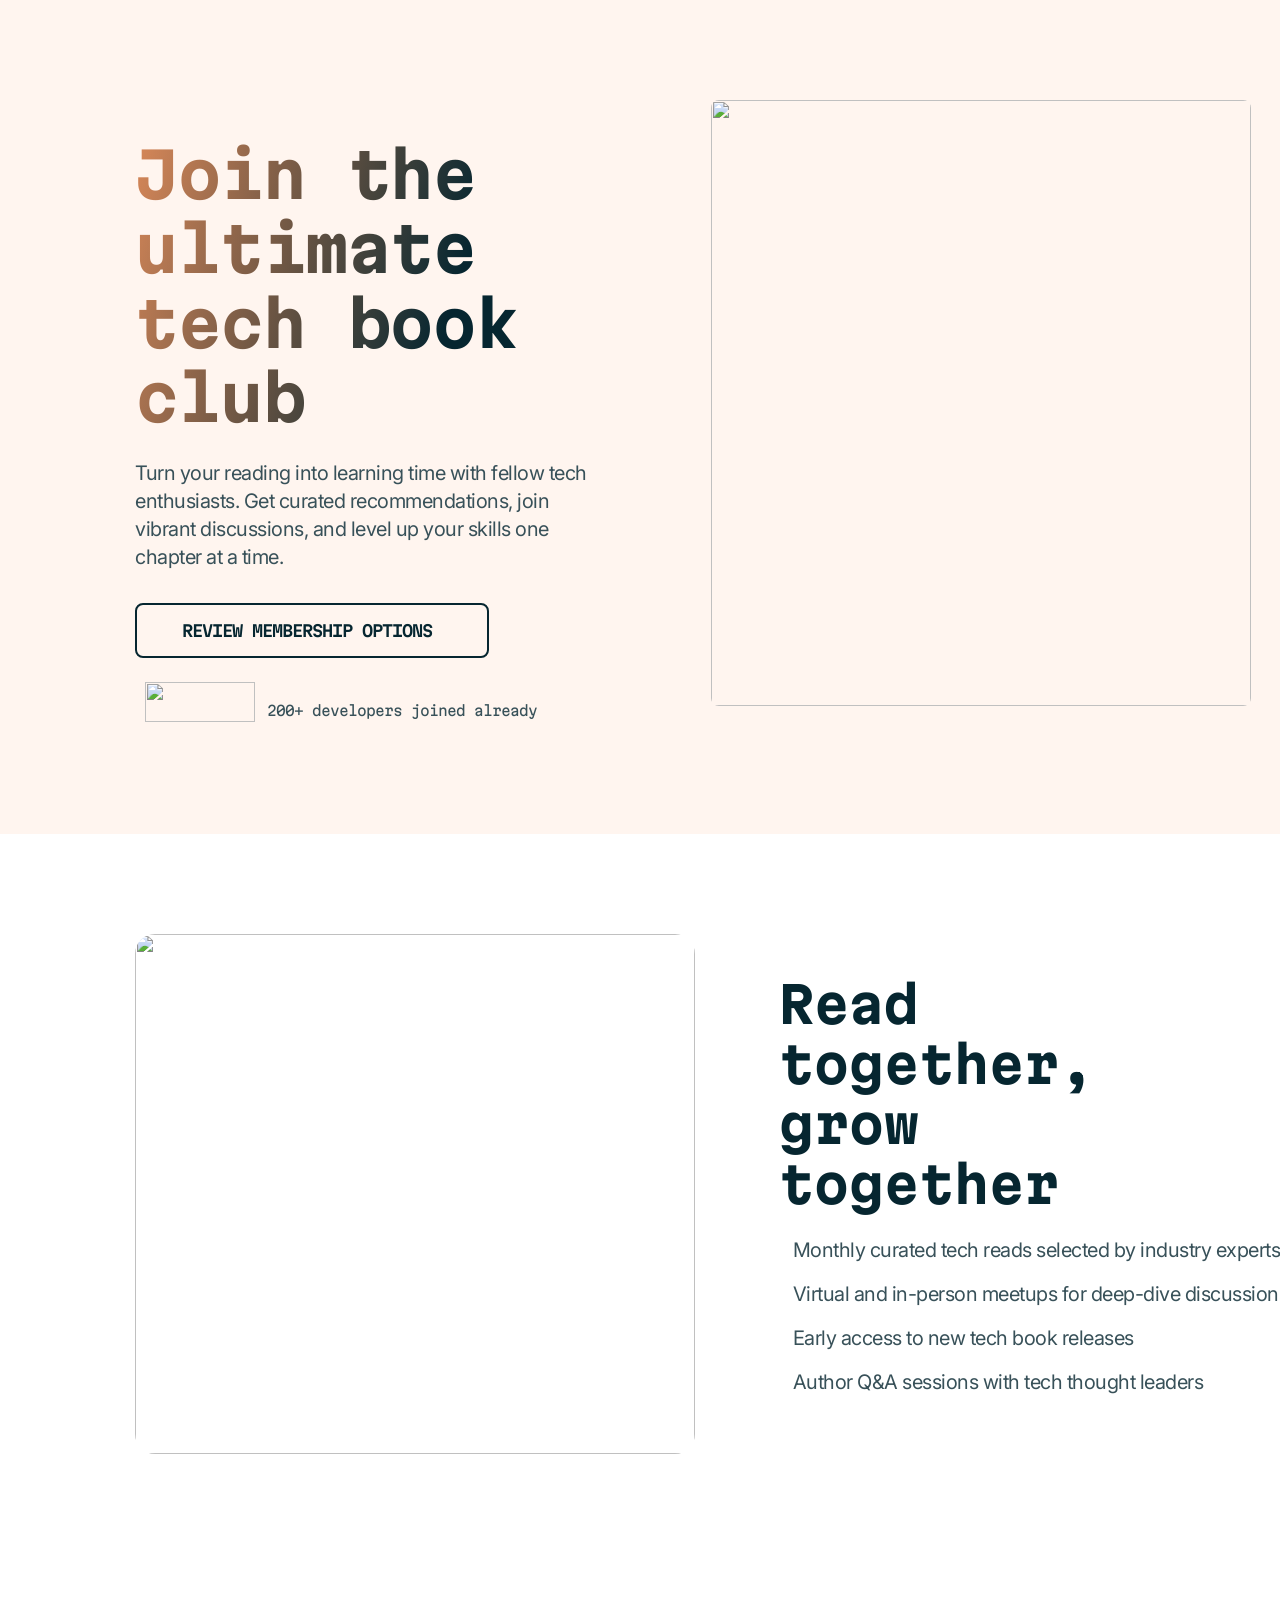
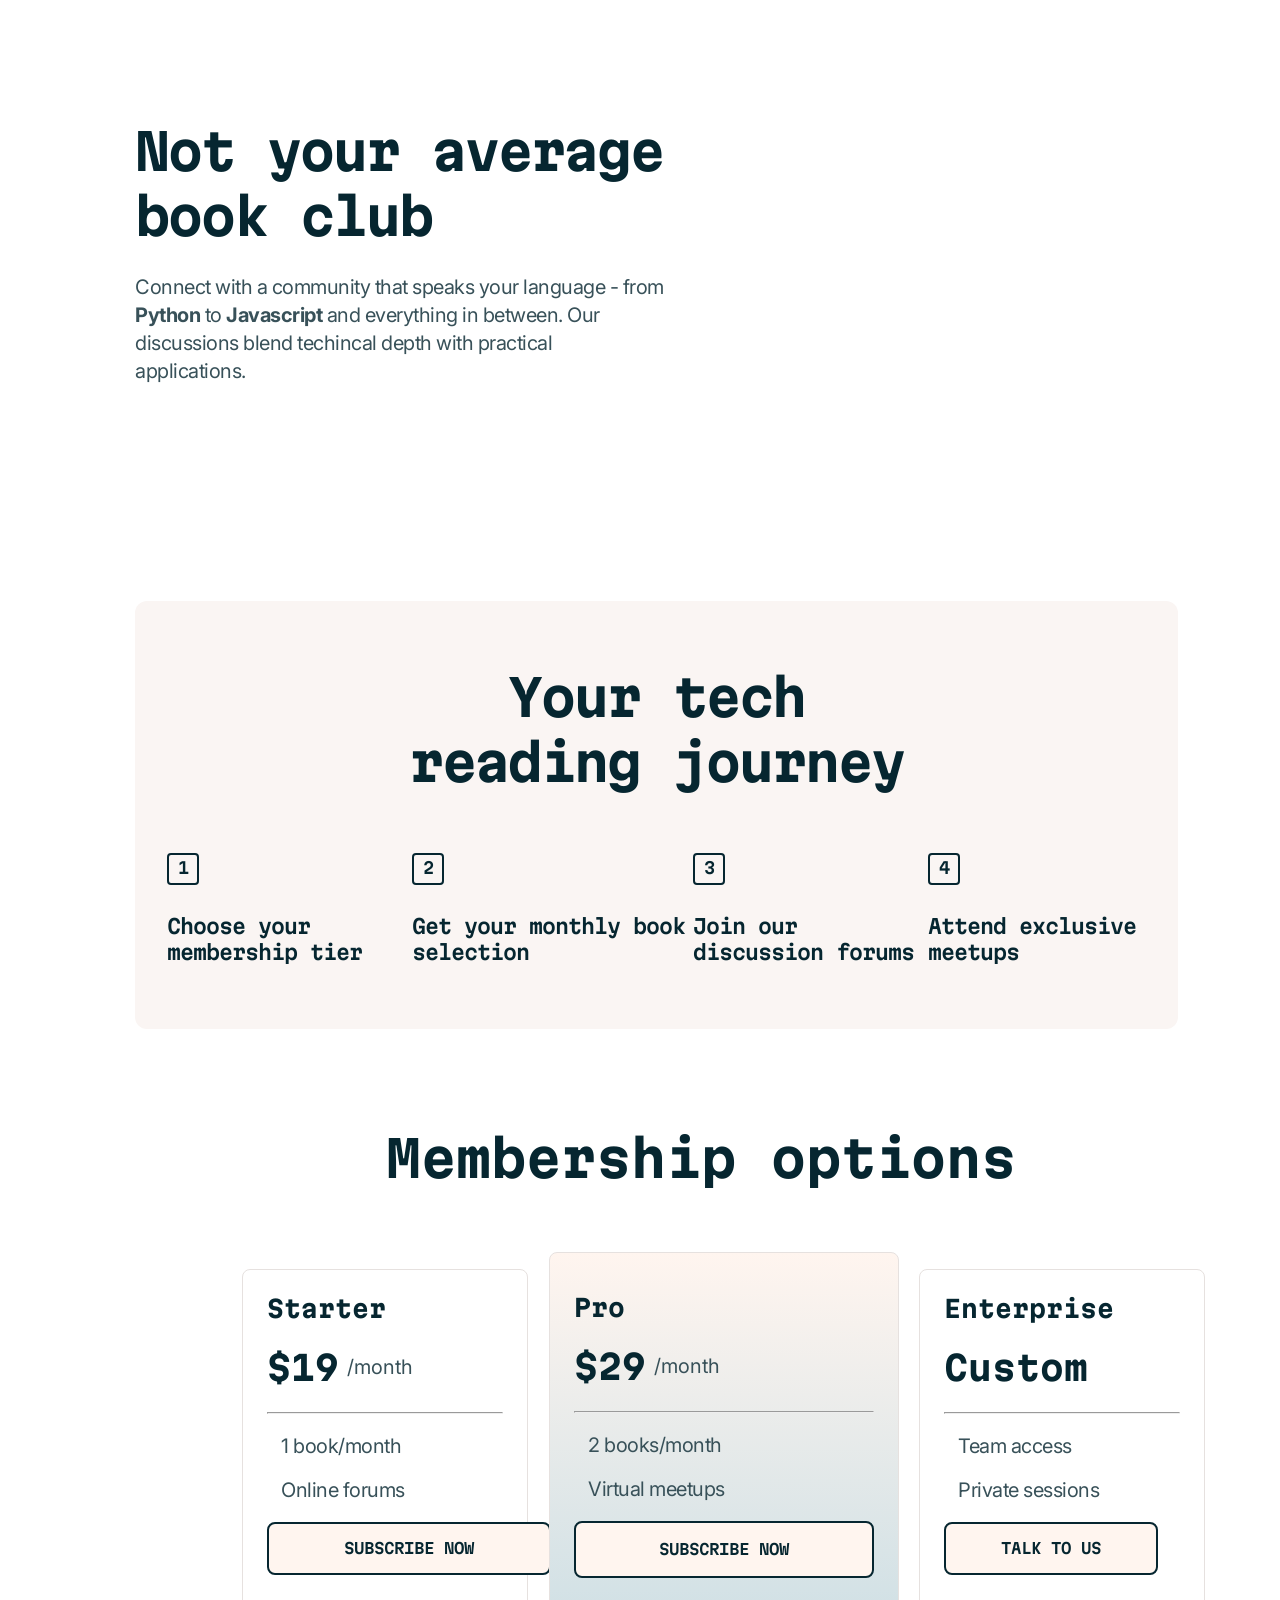
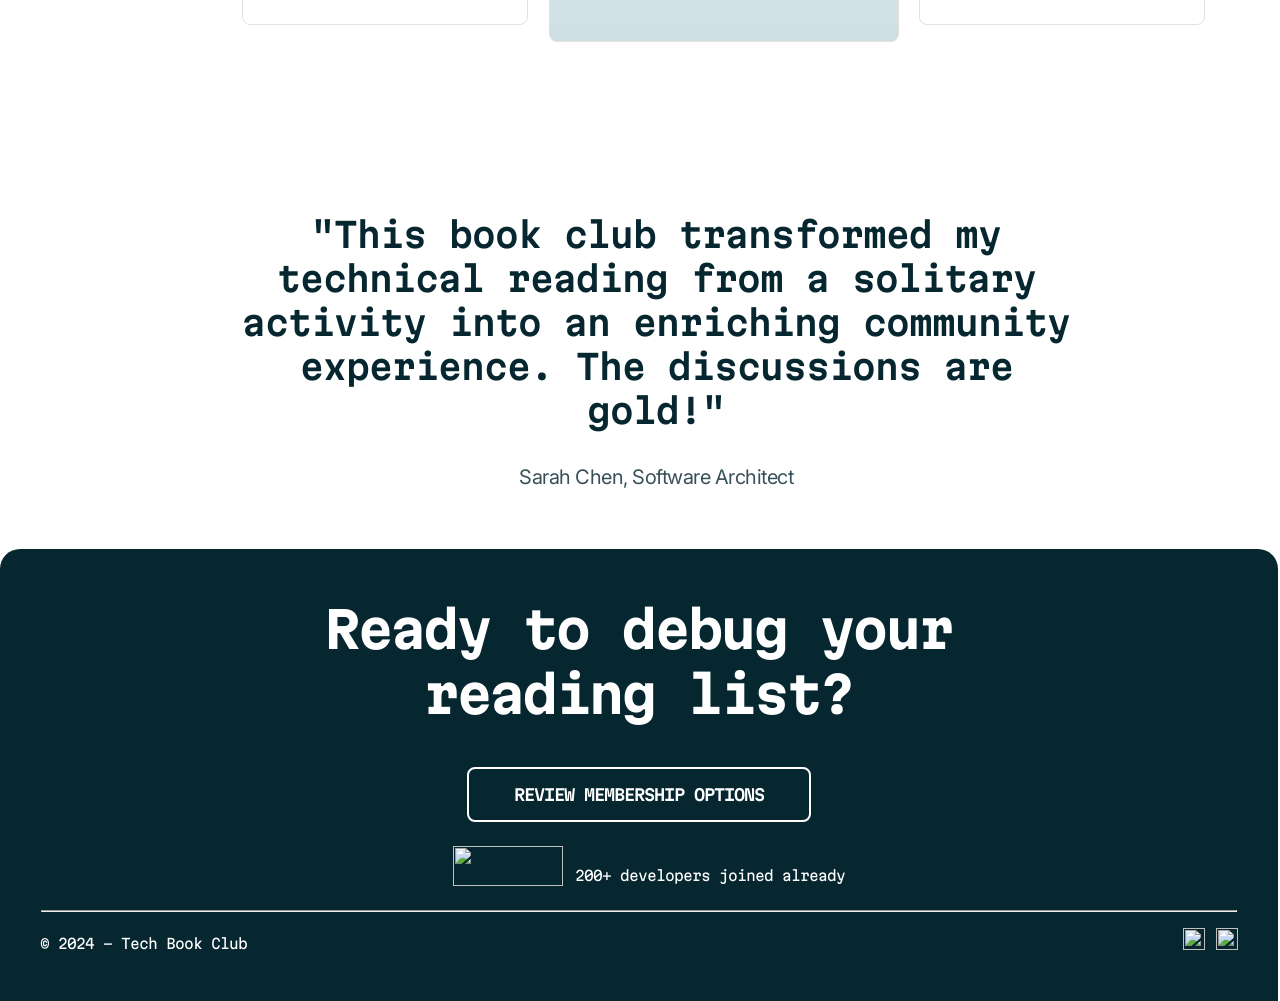
==== Code/index.html @ adcdf7a0 "Major upgrade to the codebase" ====
<!DOCTYPE html>
<html lang="en">
<head>
    <meta charset="UTF-8">
    <meta name="viewport" content="width=device-width, initial-scale=1.0">
    <link rel="shorcut icon" type="x-icon"  href="/assets/icon-check.svg">
    <link rel="preconnect" href="https://fonts.googleapis.com">
<link rel="preconnect" href="https://fonts.gstatic.com" crossorigin>
<link href="https://fonts.googleapis.com/css2?family=Martian+Mono:wght@100..800&display=swap" rel="stylesheet">
<link rel="preconnect" href="https://fonts.googleapis.com">
<link rel="preconnect" href="https://fonts.gstatic.com" crossorigin>
<link href="https://fonts.googleapis.com/css2?family=Inter:ital,opsz,wght@0,14..32,100..900;1,14..32,100..900&display=swap" rel="stylesheet">
    <link rel="stylesheet" href="/Code/book.css">
    <title>Tech Book Club</title> 

</head>
<body>
    <header class="tech-grid header">
        <nav class="navbar">
            <img src="/assets/logo.svg" alt="">
        </nav>
        
        <div class="header-text info">
            <h1 class="heading-gradient">Join the ultimate tech book club</h1>
                <p>Turn your reading into learning time with fellow tech enthusiasts. Get curated recommendations, join vibrant discussions, and level up your skills one chapter at a time.</p>
                <button class="button">review membership options <img src="/assets/icon-arrow-down.svg" alt=""></button>
                <div class="developers">
                    <img src="/assets/image-avatars.webp" alt="" width="110" height="40" class="avatars">
                    <div class="stars">
                        <img src="/assets/icon-star.svg" alt="">
                        <img src="/assets/icon-star.svg" alt="">
                        <img src="/assets/icon-star.svg" alt="">
                        <img src="/assets/icon-star.svg" alt="">
                        <img src="/assets/icon-star.svg" alt="">
                        <p class="three-men">200+ developers joined already</p>
                    </div>
                </div>
            </div>
        </div>
             <picture class="desktop">
                 <source media="(width > 69em)" srcset="/assets/image-hero-desktop.webp" width="540" height="606" class="image-desktop"> 
                
                <img src="" alt="" class="desktop-image" width="" height="">
            </picture>    
            
                        <!-- (2)  -->
            <picture class="picture">
                <source media="(width >= 48em)" srcset="/assets/image-hero-tablet.webp" class="tablet" width="713" height="790" class="tablet-image">
                
                <img src="/assets/image-hero-tablet.webp" alt="" width="" height="384.92" class="mobile-images">
            </picture>
    </header>
    <section class="tech-grid read-together">
            <picture class="desktop-read">
                <source media="(width > 69em)" 
                srcset="/assets/image-read-together-desktop.webp" width="" height="">
                    
                <img src="/assets/image-read-together-desktop.webp" alt="" width="560" height="520" class="desktop-read">
            </picture> 
            
        <div class="grow-together">
            <h2 class="read-header">Read together, grow together</h2>
            <!-- (1) -->
            <div class="icon-check">
                <img src="/assets/icon-check.svg" alt="">
                <p>Monthly curated tech reads selected by industry experts</p>
            </div>
            <!-- (2) -->
             <div class="icon-check">
                 <img src="/assets/icon-check.svg" alt="">
                 <p>Virtual and in-person meetups for deep-dive discussions</p>
             </div>
             <!-- (3) -->
              <div class="icon-check">
                  <img src="/assets/icon-check.svg" alt="">
                  <p>Early access to new tech book releases</p>
              </div>
              <div class="icon-check">
                  <img src="/assets/icon-check.svg" alt="">
                  <p>Author Q&A sessions with tech thought leaders</p> 
                </div>
            </div>

            <picture class="read">
                <source media="(width >= 48em)" srcset="/assets/image-read-together-tablet.webp" width="713" height="653.71">

                <img src="/assets/image-read-together-mobile.webp" alt="" width="343" height="318.5" class="readers">
            </picture>
        </section>
        
        <section class="tech-grid book-club">
            <div class="average">
                   <h2>Not your average book
                    <span class="club"> club</span></h2>
                                            
            <p>Connect with a community that speaks your language - from <strong>Python</strong> to <strong>Javascript</strong> and everything in between. Our discussions blend techincal depth with practical applications.</p>
        </div>

                <!-- Desktop Image -->
                 <picture class="tech-logos">
                    <source media="(width > 69em)" srcset="/assets/logos-tech.svg">

                    <img src="" alt="">
                 </picture>

                <picture class="not-average">
                    <source media="(width > 69em)" srcset="/assets/image-not-average-desktop.webp">
        
                    <img src="" alt="" width="580" height="520" class="not-average">
                </picture>
 
        <picture class="read">
            <source media="(width >= 48em)" srcset="/assets/image-not-average-tablet.webp" width="713" height="653.71">

            <img src="/assets/image-not-average-mobile.webp" alt="" width="343" height="318.5" class="readers">
        </picture>

        <picture class="logos">
            <source media="(width > 47em)" srcset="/assets/logos-tech.svg">
            
            <img src="" alt="" >
        </picture> 
    </section>

    <section class="tech-grid tech-reading">        

        <div class="journey glowing">
            <h2>Your tech reading journey</h2>
            <!-- (1) -->
            <div class="tech-container">
                <div class="tech-contents">
                    <div class="number-box">1</div>
                    <p>Choose your membership tier</p>
                </div>
                    <div class="arrows">
                        <img src="/assets/pattern-arrow.svg" alt="">
                    </div>

                <!-- (2) -->
                    <div class="tech-contents">
                        <div class="number-box">2</div>
                        <p>Get your monthly book selection</p>
                    </div>
                        <div class="arrows">
                            <img src="/assets/pattern-arrow.svg" alt="">
                        </div>

                    <!-- (3) -->
                    <div class="tech-contents">
                        <div class="number-box">3</div>
                        <p>Join our discussion forums</p>
                    </div>
                    <div class="arrows">
                        <img src="/assets/pattern-arrow.svg" alt="">
                    </div>

                    <!-- (4) -->
                    <div class="tech-contents">
                        <div class="number-box">4</div>
                        <p>Attend exclusive meetups</p>
                    </div>
                        <div class="arrows">
                            <img src="/assets/pattern-arrow.svg" alt="">
                    </div>
                    </div>
                </section>

                <!-- Memberships -->
                 <section class="tech-grid members">
                    <div class="members-heading">
                        <h2 class="">Membership options</h2>
                       </div>
                       
                    <div class="memberships grid">
                        <!-- Starter -->
                        <div class="options starter">
                            <h3>Starter</h3>
                            <div class="fees">
                                <h2>$19</h2>
                                <p>/month</p>
                            </div>
                            <hr class="line">
                            <!-- (1) -->
                            <div class="icon-check">
                                <img src="/assets/icon-check.svg" alt="">
                                <p>1 book/month</p>
                            </div>
                            
                            <!-- (2) -->
                            <div class="icon-check">
                                <img src="/assets/icon-check.svg" alt="">
                            <p>Online forums</p>
                          </div>
                          <button class="subscribe starter-button">subscribe now</button>
                        </div>
                        
                        <!-- Pro -->
                    <div class="options pro">
                        <h3>Pro</h3>
                        <div class="fees">
                            <h2>$29</h2>
                            <p>/month</p>
                        </div>
                        <hr class="line">
                        <!-- (1) -->
                        <div class="icon-check">
                            <img src="/assets/icon-check.svg" alt="">
                            <p>2 books/month</p>
                        </div>
                        
                        <!-- (2) -->
                        <div class="icon-check">
                            <img src="/assets/icon-check.svg" alt="">
                        <p>Virtual meetups</p>
                      </div>
                      <button class="subscribe">subscribe now</button>
                    </div>

                    <!-- Enterprise -->
                    <div class="options enterprise">
                        <h3>Enterprise</h3>
                            <h2 class="custom">Custom</h2>
                            <hr class="line">
                            <div class="icon-check">
                                <img src="/assets/icon-check.svg" alt="">
                                <p>Team access</p>
                            </div>
                            
                        <!-- (2) -->
                        <div class="icon-check">
                            <img src="/assets/icon-check.svg" alt="">
                            <p>Private sessions</p>
                      </div>
                      <button class="subscribe enterprise-button">talk to us</button>
                    </div>
                </div>
                 </section>

                 <!-- Review -->
                  <section class="tech-grid" >
                    <div class="five-stars">
                        <img src="/assets/icon-star.svg" alt="" class="star">
                        <img src="/assets/icon-star.svg" alt="" class="star">
                        <img src="/assets/icon-star.svg" alt="" class="star">
                        <img src="/assets/icon-star.svg" alt="" class="star">
                        <img src="/assets/icon-star.svg" alt="" class="star">
                    </div>
                    
                    <div class="review-text">
                        <h3>
                            "This book club transformed my technical reading from a solitary activity into an enriching community experience. The discussions are gold!"
                        </h3>
                        <p class="reviewer">sarah chen, software architect</p>
                    </div>
                </section>

                    <!-- Footer -->
                     <footer class="regrid">
                        <div class="contents">
                            <h1>Ready to debug your reading list?</h1>
                            <button class="button footer-button">review membership options<img src="/assets/icon-arrow-up.svg" alt=""></button>

                            <div class="developers">
                                <img src="/assets/image-avatars.webp" alt="" width="110" height="40" class="avatars">
                                <div class="stars">
                                    <img src="/assets/icon-star.svg" alt="">
                                    <img src="/assets/icon-star.svg" alt="">
                                    <img src="/assets/icon-star.svg" alt="">
                                    <img src="/assets/icon-star.svg" alt="">
                                    <img src="/assets/icon-star.svg" alt="">
                                    <p class="tech-gurus">200+ developers joined already</p>
                                </div>
                            </div>
                            <hr class="divider">
                            <!-- Footer container -->
                            <div class="footer-base">
                                <!-- Copyright + Text -->
                                <div class="copyright">
                                    <p class="tech">&copy; 2024 - Tech Book Club</p>    
                                </div>

                                <!-- Icons -->
                                <div class="icons">
                                    <img src="/assets/logo-bluesky.svg" alt="" class="bluesky">
                                    <img src="/assets/logo-linkedin.svg" alt="" class="linkedin">
                                </div>
                            </div>
                     </footer>
                </body>
                </html>
---- Code/book.css ----
/*  Colour variables */
:root {
  --neutral-0: #ffffff;
  --light-blue: #9cc9da;
  --neutral-100: #faf5f3;
  --neutral-200: #e6e1df;
  --neutral-700: #385159;
  --neutral-900: #062630;
  --light-salmon-50: #fff5ef;
  --light-salmon-100: #ffe2d1;
  --light-salmon-500: #fea36f;
  --text-gradient: linear-gradient(107deg, #ff9a60 -11.37%, #062630 61.84%);
  --gradient: linear-gradient(90deg, #ffe2d1 0%, #fff5ef 100%);
}

/* Spacing custom props / Font */
:root {
  --font-md: 34px;
  --space-lg: 120px;
  --space-md: 64px;
  --space-sm: 24px;
}

* {
  margin: 0;
  padding: 0;
  box-sizing: border-box;
}

body {
  font-family: "Martian Mono", serif;
}

h2,
h3 {
  color: var(--neutral-900);
}

h1 {
  font-size: clamp(
    2.375rem,
    1.5991379310344829rem + 3.3103448275862064vw,
    3.875rem
  );
}

h2 {
  font-size: clamp(
    2.125rem,
    1.6704545454545454rem + 1.9393939393939394vw,
    3.125rem
  );
}

h3 {
  font-size: clamp(
    1.5rem,
    1.2159090909090908rem + 1.2121212121212122vw,
    2.125rem
  );
}

p {
  font-family: "Inter";
  color: var(--neutral-700);
  font-size: clamp(1.25rem, 1.25rem + 0vw, 1.25rem);
}

.navbar {
  padding-block-start: 29px;
}

.tech-grid {
  display: grid;
  column-gap: 16px;
  grid-template-columns: 0.1rem repeat(
      4,
      calc((100% - 20px - 16px * 4) / 4)
    ) 0.1rem;
}

.navbar {
  grid-column: 2;
}

.header {
  min-height: 1100px;
  background: var(--light-salmon-50);
  background-image: url(/assets/pattern-light-bg.svg);
}

.info {
  grid-column: 2 / -1;
}

.info > h1 {
  width: 100%;
  line-height: 120%;
  letter-spacing: -0.5px;
}

.info > p {
  margin-top: 24px;
  line-height: 140%;
  letter-spacing: -0.5px;
}

.heading-gradient {
  color: transparent;
  -webkit-background-clip: text;
  background-image: var(--text-gradient);
}

.button {
  border: 0;
  cursor: pointer;
  margin-top: 32px;
  font-weight: 600;
  column-gap: 11px;
  grid-column: 1 / -1;
  border-radius: 8px;
  font-family: inherit;
  align-items: center;
  padding: 16px 23px;
  letter-spacing: -1px;
  font-size: var(--reg);
  color: var(--neutral-900);
  text-transform: uppercase;
  border: 2px solid var(--neutral-900);
  background-color: var(--light-salmon-50);
}

.button:hover {
  background: var(--gradient);
  transition: box-shadow 600ms ease;
  box-shadow:
    0 0 0 3px var(--light-salmon-50),
    0 0 0 5px var(--neutral-700);
}

.developers {
  display: flex;
  margin-top: 20px;
  column-gap: 12px;
  align-items: center;
}

.three-men {
  max-width: 80%;
  line-height: 120%;
  font-size: 0.875rem;
  letter-spacing: -1px;
  color: var(--neutral-700);
  font-family: "Martian Mono", serif;
}

.picture {
  bottom: 40px;
  position:relative;
  grid-column: 2 / -2;
}

.mobile-images {
  border-radius: 5.08px;
}

.desktop-image {
  display: none;
}

.desktop-read {
  display: none;
}

/* Reading section */
.read-together {
  margin-top: 40px;
}

.grow-together > h2 {
  text-align: left;
  grid-column: 2 / -2;
  margin-bottom: 24px;
}

.grow-together {
  grid-column: 2 / -2;
  font-size: 2.125rem;
}

.icon-check {
  gap: 14px;
  display: flex;
  margin: 20px 0;
  letter-spacing: -0.5px;
}

.read {
  grid-column: 2;
}

.readers {
  margin-top: 40px;
  border-radius: 8px;
}

/* Book club */
.book-club {
  min-height: 682.5px;
}

.average {
  grid-column: 2 / -2;
  padding-block-start: 64px;
}

.average > p {
  line-height: 140%;
  margin-top: 24px;
  letter-spacing: -0.5px;
}

.club {
  width: 100%;
  background-repeat: no-repeat;
  background-position: center center / cover;
  background-image: url(/assets/pattern-circle.png);
}

.not-average {
  display: none;
}

/* Tech reading */
.journey {
  z-index: -1;
  grid-column: 2 / -2;
  border-radius: 12px;
  padding-inline: 1rem;
  margin-top: var(--space-md);
  background: var(--neutral-100);
  padding-bottom: var(--space-md);
  background-image: url(/src/assets/pattern-light-bg.svg);
}

.tech-reading {
  position: relative;
  background-position: center center / cover;
}

.pattern {
  position: absolute;
}

.journey > h2 {
  line-height: 130%;
  letter-spacing: -2px;
  padding-block-start: var(--space-md);
}

.tech-container {
  margin-top: 30px;
}

.arrows {
  display: none;
}

.tech-contents {
  font-weight: 600;
  color: var(--neutral-900);
}

.tech-contents > * {
  line-height: 130%;
  letter-spacing: -1px;
  font-family: 1.125rem;
  color: var(--neutral-900);
  font-family: "Martian Mono", serif;
}

.number-box {
  width: 32px;
  display: flex;
  height: 32px;
  margin: 28px 0;
  border-radius: 4px;
  align-items: center;
  justify-content: center;
  border: 2.5px solid var(--neutral-900);
}

/* Memberships */
.members-heading {
  grid-column: 2;
  margin-top: 64px;
}

.memberships {
  display: grid;
  grid-column: 2 / -2;
  row-gap: var(--space-sm);
  padding-block-start: 30px;
}

/* First option */
.options {
  grid-column: 1;
  border-radius: 8px;
  padding: var(--space-sm);
  border: 1px solid var(--neutral-200);
}

.options > h3 {
  margin-bottom: 24px;
}

.line {
  color: var(--neutral-200);
}

.fees {
  gap: 0.5rem;
  display: flex;
  justify-items: center;
  margin-bottom: var(--space-sm);
}

.fees > p {
  align-self: center;
}

.pro {
  width: 100%;
  grid-column: 1 / -1;
  background: linear-gradient(var(--light-salmon-50)0%, #9cc9da 200%)
}

.subscribe {
  width: 100%;
  border: none;
  font-size: 15px;
  cursor: pointer;
  font-weight: 600;
  line-height: 130%;
  border-radius: 8px;
  padding: 17px 79px;
  letter-spacing: -1px;
  color: var(--neutral-900);
  text-transform: uppercase;
  font-family: "Martian Mono";
  border: 2px solid var(--neutral-900);
  background-color: var(--light-salmon-50);
}

.subscribe:hover {
  background: var(--gradient);
  box-shadow:
    0 0 0 3px var(--light-salmon-50),
    0 0 0 5px var(--neutral-700);
    transition: box-shadow 600ms ease-in-out;
}

/* options */
.starter {
  grid-column: 1 / -1;
}

/* Third option */
.enterprise > h2 {
  margin-bottom: var(--space-sm);
}

.enterprise-button {
  width: 100%;
}

/* Five star review */
.five-stars {
  gap: 32px;
  grid-column: 2 / -1;
  padding-block-start: var(--space-md);
}

.review-text > h3 {
  margin: 32px 0;
  font-weight: 600;
  line-height: 110%;
  letter-spacing: -1px;
}

.review-text {
  grid-column: 2 / -2;
}

.reviewer {
  letter-spacing: -0.5px;
  text-transform: capitalize;
}

/* Footer */
.regrid {
  display: grid;
  grid-column: 1 / -1;
  column-gap: 24px;
  grid-template-columns: 0.5rem repeat(
      4,
      calc((100% - 64px - 24px * 3) / 4)
    ) 0.5rem;
}

.contents {
  z-index: -1;
  margin-top: 60px;
  grid-column: 1 / -1;
  padding: 48px 16px;
  color: var(--neutral-0);
  border-radius: 20px 20px 0 0;
  background-color: var(--neutral-900);
  background-image: url(Images/pattern-dark-bg.svg);
}

.contents > h1 {
  text-align: center;
  line-height: 130%;
  letter-spacing: -2px;
  margin-bottom: 40px;
  font-size: var(--font-md);
}

.footer-button {
  margin: 0 auto;
  cursor: pointer;
  color: var(--neutral-0);
  border: 2px solid #fff;
  background-color: var(--neutral-900);
}

.footer-button:hover {
    box-shadow:
    0 0 0 3px var(--neutral-700),
    0 0 0 5px var(--neutral-900);
    transition: box-shadow 600ms ease;
}

.developers {
  margin-block-end: 64px;
}

.divider {
  height: 1px;
  color: var(--neutral-700);
}

.tech,
.tech-gurus {
  font-size: 14px;
  line-height: 120%;
  letter-spacing: -1px;
  color: var(--neutral-0);
  font-family: "Martian Mono";
}

.tech {
  text-align: center;
  padding-block-start: var(--space-sm);
}

.icons {
  margin-top: 1rem;
  text-align: center;
  align-items: center;
}

.bluesky,
.linkedin {
  width: 22px;
  height: 22px;
}

/* Tablet Styles */
@media (width >= 48em) {
  .tech-grid {
    column-gap: 24px;
    grid-template-columns: 0.1rem repeat(
        8,
        calc((100%  - 32px - 24px * 8) / 8)
      ) 0.1rem;
  }

  body {
    overflow-x: hidden;
  }

  .header {
    min-height: 1557px;
  }

  .info > h1 {
    max-width: 70%;
  }

  .info > p {
    max-width: 53.5ch;
  }

  .stars > p {
    max-width: 100%;
  }

  .review {
    font-size: 1.125rem;
  }

  .tablet {
  width: 100% ;
  background-color: orchid;
}

  /* Reading section */
  .read-header {
    max-width: 60%;
  }

  .average > h2 {
    max-width: 70%;
  }

  .not-average {
    display: none;
  }

  .logos {
    left: 450px;
    top: 500px;
    position: relative;
  }

  /* Tech reading / Journey */
  .journey {
    grid-column: 2 / 10;
    padding-inline: 2rem;
  }

  /* Memberships */
  .memberships {
    gap: 20px;
    display: grid;
    grid-template-columns: repeat(2, auto);
  }

  .members-heading {
    grid-column: 2 / -1;
  }

  .options > * {
    align-items: center;
  }

  .starter {
    grid-row: 1;
    grid-column: 1;
    position: relative;
  }

  .pro {
    grid-row: 1;
    grid-column: 2 / -1;
  }

  .enterprise {
    grid-row: 2;
  }

  /* Review section */
  .review-text > h3 {
    max-width: 29ch;
    line-height: 130%;
    letter-spacing: -1px;
    font-size: var(--font-md);
  }

  /* Footer */
  .regrid {
    grid-column: 1 / -1;
    column-gap: 24px;
    grid-template-columns: 8px repeat(
        8,
        calc((100% - 64px - 24px * 7) / 8)
      ) 8px;
  }

  .contents {
    display: grid;
    justify-content: center;
    grid-template-columns: repeat(8, 88px);
  }

  .contents > * {
    grid-column: 1 / -1;
  }

  .contents > h1 {
    grid-column: 2 / 8;
  }

  .footer-button {
    margin: 0 auto;
    grid-column: 3 / 7;
  }

  .developers {
    left: 10px;
    flex-basis: 100%;
    position: relative;
    grid-column: 3 / 9;
  }

  .footer-base {
    display: flex;
    justify-content: space-between;
  }
}

/* Desktop */
@media (width >= 1200px) {
  .tech-grid {
    column-gap: 30px;
    grid-template-columns: 105px repeat(
        12,
        calc((100% - 70px - 30px * 12) / 11)
      ) 105px;
  }

  .navbar {
    grid-row: 1;
    grid-column: 2;
  }

  .header {
    width: 100%;
    min-height: 834px;
  }

  .button {
    padding: 16px 45px;
  }

  .picture {
    display: none;
  }

  .header-text {
    grid-row: 1;
    grid-column: 2 / 7;
    margin-top: 137px;
    align-items: center;
  }

  .header-text > h1 {
    max-width: 100%;
  }

  .header-text > p {
    max-width: 90%;
  }

  .stars > p {
    max-width: 100%;
  }

  .desktop {
    left: 40px;
    top: 100px;
    grid-row: 1;
    grid-column: 7;
    position: relative;
    border-radius: 10px;
  }

  .desktop-image {
    display: block;
    border-radius: 8px;
  }

  /* Readers section */
  .desktop-read {
    display: block;
    grid-column: 2;
    border-radius: 20px;
  }

  .read-together {
    margin-top: 100px;
  }

  .grow-together {
    align-self: center;
    grid-column: 8 / -1;
  }

  .check-text > p {
    max-width: 30ch;
  }

  .read {
    display: none;
  }

  .read,
  .readers {
    display: none;
  }

  .not-average {
    display: block;
    align-self: center;
    position: relative;
    grid-column: 7 / -1;
    border-radius: 20px;
  }

  .average {
    display: grid;
    grid-column: 2;
    align-self: center;
    grid-template-rows: repeat(2, 133px);
    grid-template-columns: repeat(6, 88.33px);
  }

  .header-club {
    width: 100%;
    grid-column: 2 / 7;
  }

  .average > * {
    grid-column: 1 / -1;
  }

  .average > h2 {
    max-width: 30ch;
    line-height: 130%;
    grid-column: 1 / -1;
    letter-spacing: -2px;
  }

  .average > p {
    align-self: end;
  }

  .average,
  .not-average {
    margin-top: 50px;
  }

  .logos {
    display: none;
  }

  .tech-logos {
    z-index: 1;
    left: 400px;
    top: 450px;
    position: relative;
  }

  /* Tech reading */
  .journey {
    grid-column: 2 / 12;
  }

  .journey > h2 {
    margin: auto;
    max-width: 15ch;
    text-align: center;
  }

  .tech-container {
    display: flex;
    justify-content: center;
  }

  .arrows {
    top: 45px;
    right: 100px;
    display: block;
    position: relative;
  }

  .tech-contents > p {
    width: 100%;
  }

  .members-heading {
    left: 36px;
    position: relative;
    margin-top: 99px;
    grid-column: 4 / -1;
  }

  .memberships {
    display: grid;
    gap: 20px;
    margin: 0 auto;
    grid-column: 3;
    align-items: center;
    grid-template-columns: repeat(9, 97px);
  }

  .grid {
    padding-block-start: 64px;
  }

  .pro {
    left: 73px;
    width: 350px;
    height: 390px;
    grid-column: 3;
    position: relative;
    padding: 40px 24px;
  }

  .starter,
  .enterprise {
    width: 286px;
    height: 356px;
  }

  .starter {
    grid-column: 1;
  }

  .starter-button,
  .enterprise-button {
    position: absolute;
  }

  .starter-button {
    padding: 15px 43px;
  }

  .enterprise {
    right: 25px;
    grid-column: 7;
    position: relative;
  }

  .enterprise-button {
    display: flex;
    width: fit-content;
    padding: 15px 55px;
    letter-spacing: -1px;
  }

  .fees > h2 {
    font-size: 2.125rem;
  }

  .custom {
    font-size: 2.125rem;
  }

  .options > h3 {
    font-size: 1.5rem;
  }

  .enterprise {
    grid-row: 1;
  }

  /* Five star review */
  .five-stars {
    margin-top: 56px;
    grid-column: 6 / -1;
  }

  .review-text {
    grid-column: 3 / 11;
  }

  .review-text > h3 {
    max-width: 65ch;
    text-align: center;
  }

  .reviewer {
    text-align: center;
  }

  /* Desktop Footer */
  body {
    overflow-x: hidden;
  }

  .regrid {
    column-gap: 30px;
    grid-template-columns: 0.25rem repeat(
        12,
        calc((100% - 70px - 30px * 11) / 12)
      ) 0.25rem;
  }

  .contents {
    display: grid;
    grid-template-columns: repeat(10, 144px);
  }

  .contents > h1 {
    grid-column: 3 / 9;
    font-size: 3.125rem;
  }

  .footer-button {
    margin: 0 auto;
    text-align: center;
    grid-column: 3 / 9;
  }

  .developers {
    margin: 24px auto;
  }

  .divider {
    width: 83%;
    margin: 0 auto;
  }

  .footer-base {
    gap: 51em;
    justify-content: space-evenly;
  }
}
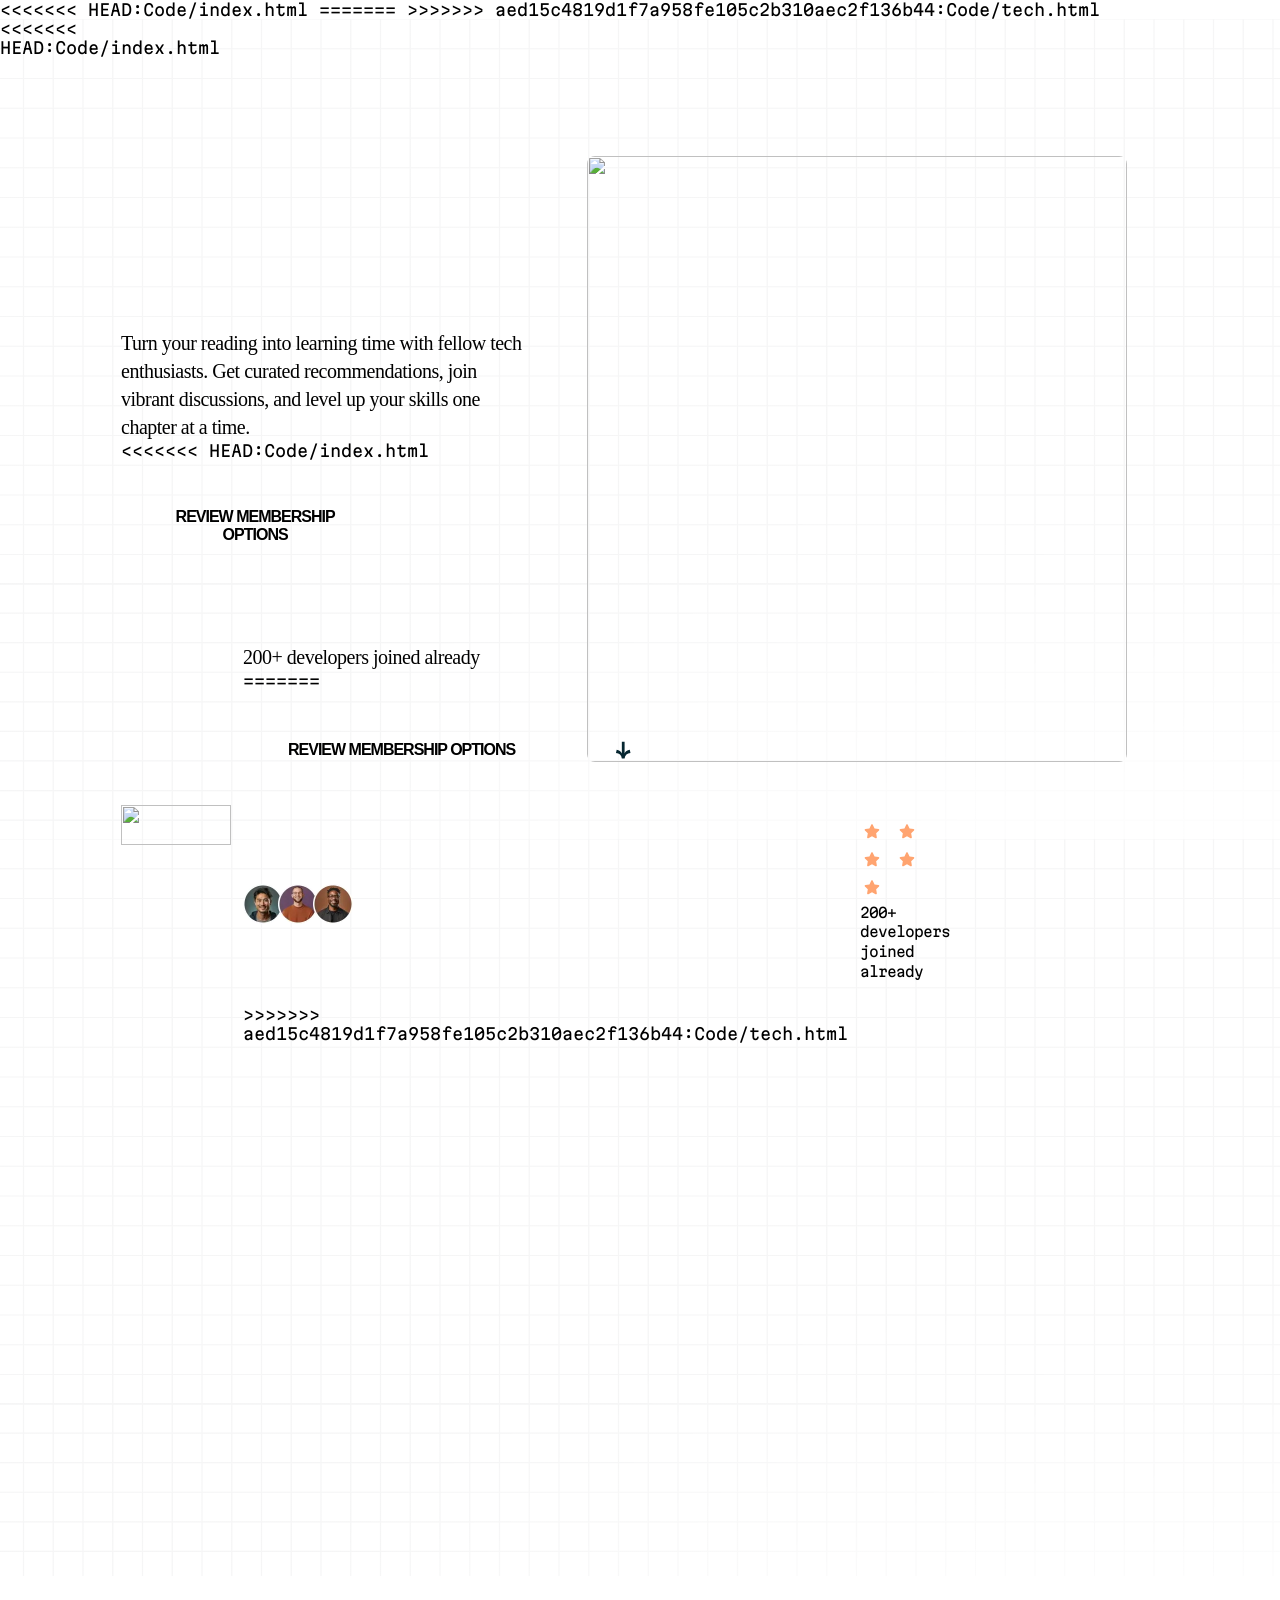
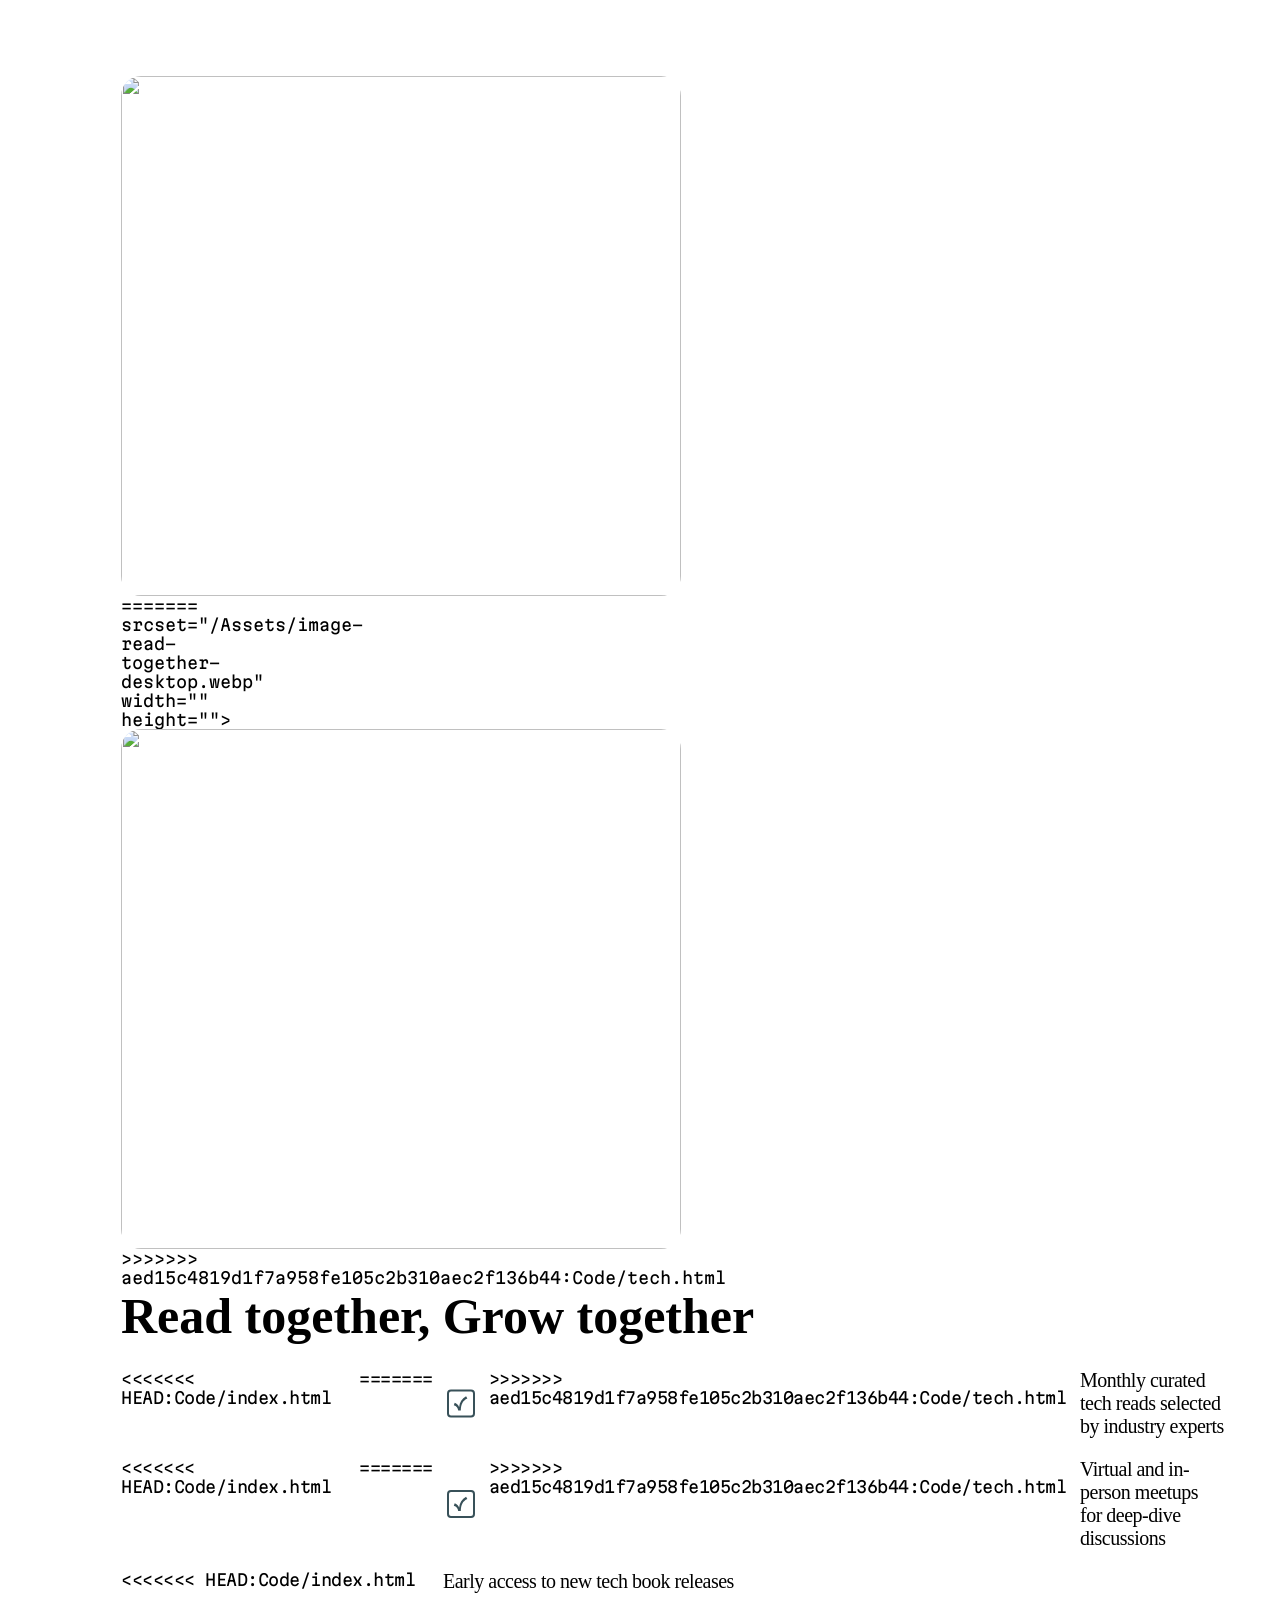
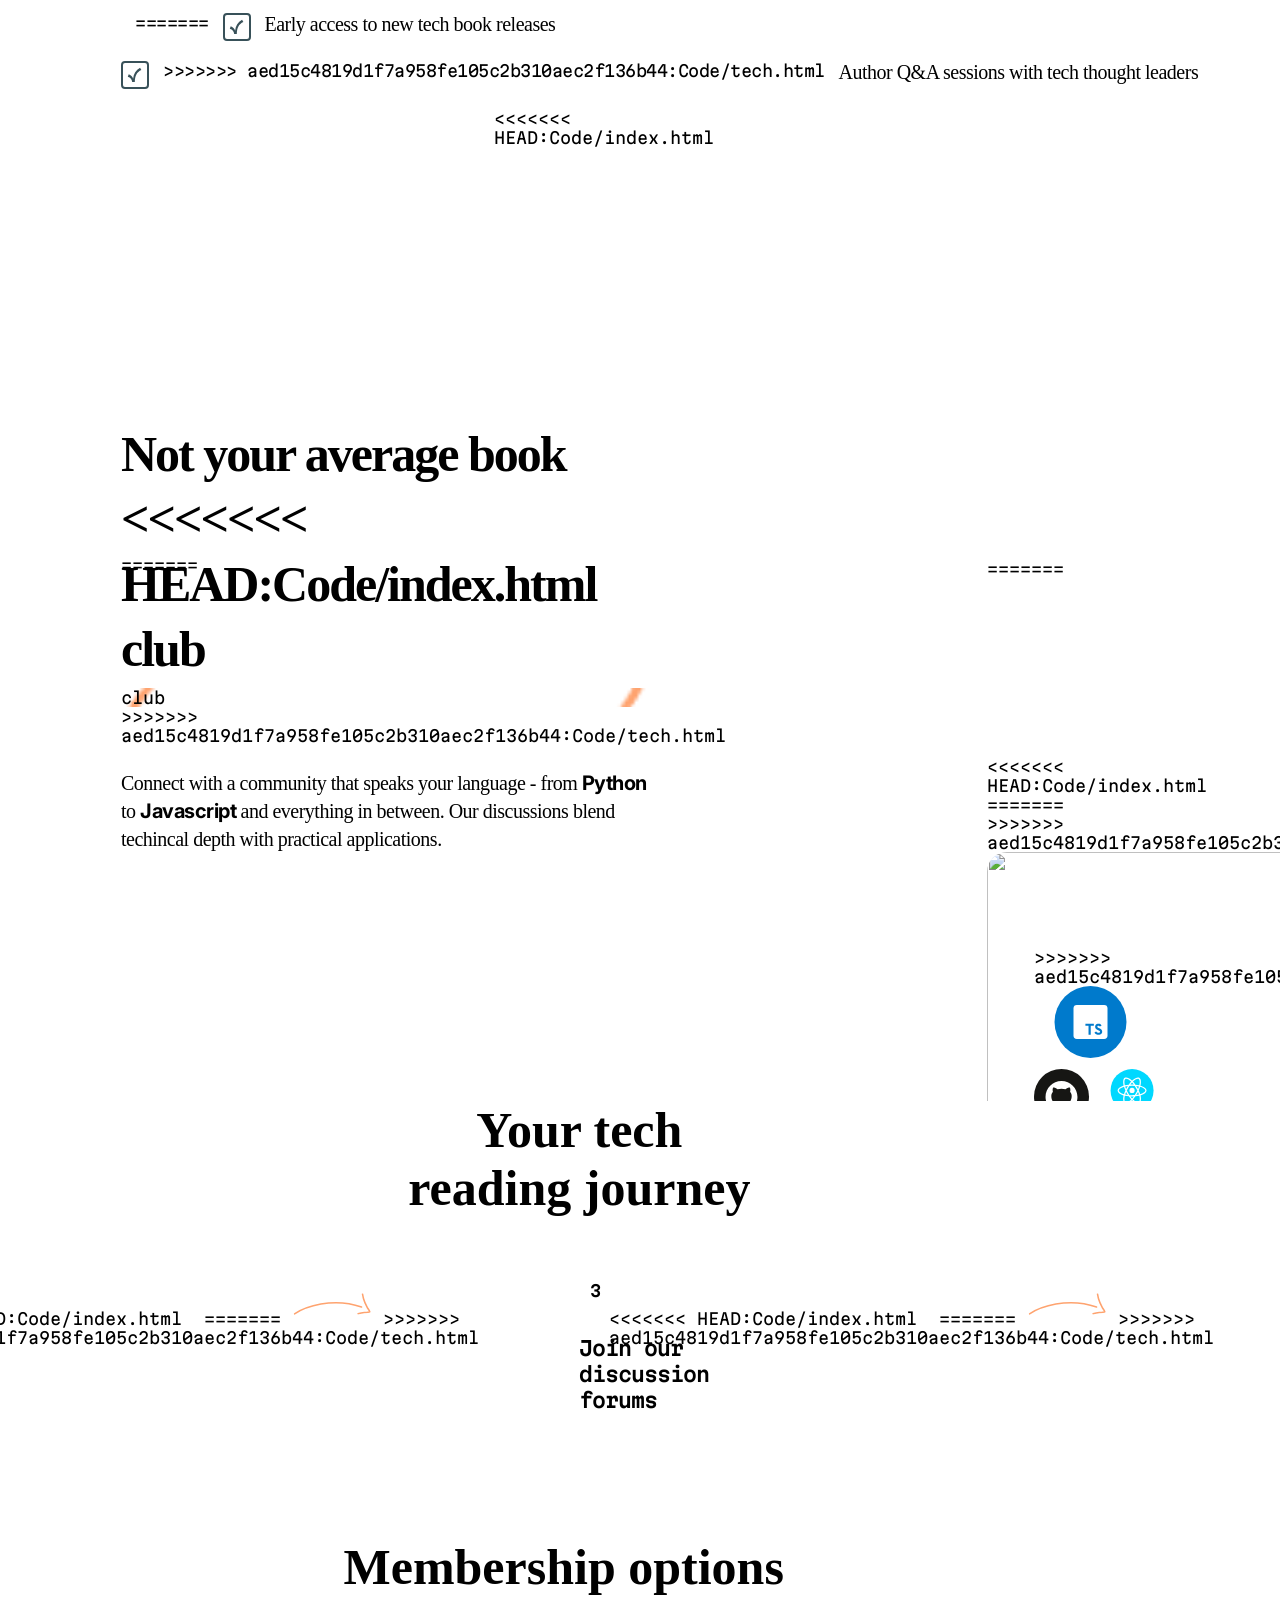
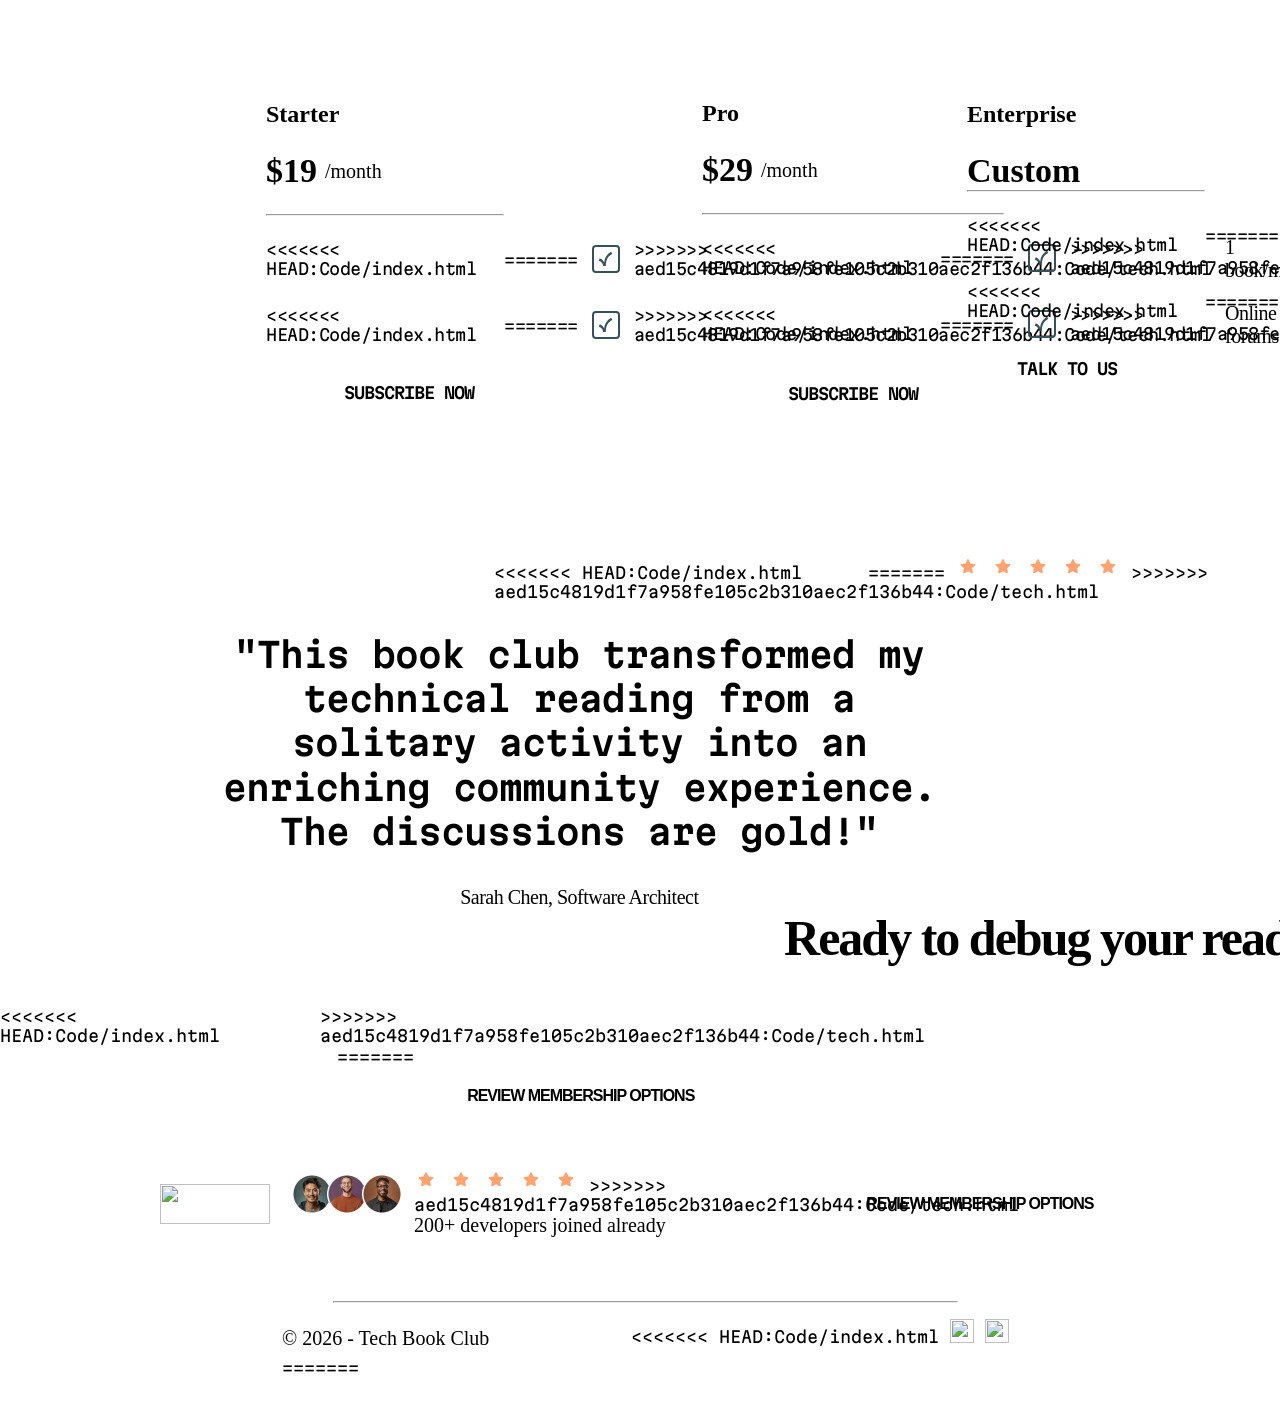
==== commit b7c49ea6: "Major upgrade to the codebase" ====
--- a/Code/index.html
+++ b/Code/index.html
@@ -3,6 +3,7 @@
 <head>
     <meta charset="UTF-8">
     <meta name="viewport" content="width=device-width, initial-scale=1.0">
+<<<<<<< HEAD:Code/index.html
     <link rel="shorcut icon" type="x-icon"  href="/assets/icon-check.svg">
     <link rel="preconnect" href="https://fonts.googleapis.com">
 <link rel="preconnect" href="https://fonts.gstatic.com" crossorigin>
@@ -13,6 +14,11 @@
     <link rel="stylesheet" href="/Code/book.css">
     <title>Tech Book Club</title> 
 
+=======
+    <link  rel="icon" href="/Assets/icon-check.svg">
+    <link rel="stylesheet" href="/Code/book.css ">
+    <title>Tech Book Club</title>
+>>>>>>> aed15c4819d1f7a958fe105c2b310aec2f136b44:Code/tech.html
 </head>
 <body>
     <header class="tech-grid header">
@@ -23,6 +29,7 @@
         <div class="header-text info">
             <h1 class="heading-gradient">Join the ultimate tech book club</h1>
                 <p>Turn your reading into learning time with fellow tech enthusiasts. Get curated recommendations, join vibrant discussions, and level up your skills one chapter at a time.</p>
+<<<<<<< HEAD:Code/index.html
                 <button class="button">review membership options <img src="/assets/icon-arrow-down.svg" alt=""></button>
                 <div class="developers">
                     <img src="/assets/image-avatars.webp" alt="" width="110" height="40" class="avatars">
@@ -33,6 +40,21 @@
                         <img src="/assets/icon-star.svg" alt="">
                         <img src="/assets/icon-star.svg" alt="">
                         <p class="three-men">200+ developers joined already</p>
+=======
+                    <button class="button tech-button">review membership options <img src="/Assets/icon-arrow-down.svg" alt="" class="arrow-down"></button>
+                    <div class="developers">
+                    <img src="/Assets/image-avatars.webp" alt="" width="110" height="40" class="avatars">
+
+                    <div class="stars">
+                            <img src="/Assets/icon-star.svg" alt="">
+                            <img src="/Assets/icon-star.svg" alt="">
+                            <img src="/Assets/icon-star.svg" alt="">
+                            <img src="/Assets/icon-star.svg" alt="">
+                            <img src="/Assets/icon-star.svg" alt="">
+                            
+                            <p class="devs-joined">200+ developers joined already</p>
+                        </div>
+>>>>>>> aed15c4819d1f7a958fe105c2b310aec2f136b44:Code/tech.html
                     </div>
                 </div>
             </div>
@@ -44,8 +66,13 @@
             </picture>    
             
                         <!-- (2)  -->
+<<<<<<< HEAD:Code/index.html
             <picture class="picture">
                 <source media="(width >= 48em)" srcset="/assets/image-hero-tablet.webp" class="tablet" width="713" height="790" class="tablet-image">
+=======
+            <picture class="picture tech-grid">
+                <source media="(width >= 48em)" srcset="/Assets/image-hero-tablet.webp" class="tablet" width="735" height="790" class="tablet-image">
+>>>>>>> aed15c4819d1f7a958fe105c2b310aec2f136b44:Code/tech.html
                 
                 <img src="/assets/image-hero-tablet.webp" alt="" width="" height="384.92" class="mobile-images">
             </picture>
@@ -53,63 +80,106 @@
     <section class="tech-grid read-together">
             <picture class="desktop-read">
                 <source media="(width > 69em)" 
+<<<<<<< HEAD:Code/index.html
                 srcset="/assets/image-read-together-desktop.webp" width="" height="">
                     
                 <img src="/assets/image-read-together-desktop.webp" alt="" width="560" height="520" class="desktop-read">
+=======
+                srcset="/Assets/image-read-together-desktop.webp" width="" height=""> 
+    
+                <img src="" alt="" width="560" height="520" class="desktop-read">
+>>>>>>> aed15c4819d1f7a958fe105c2b310aec2f136b44:Code/tech.html
             </picture> 
             
         <div class="grow-together">
-            <h2 class="read-header">Read together, grow together</h2>
+            <h2 class="read-header">
+                Read together, Grow together</h2>
             <!-- (1) -->
             <div class="icon-check">
+<<<<<<< HEAD:Code/index.html
                 <img src="/assets/icon-check.svg" alt="">
+=======
+                <img src="/Assets/icon-check.svg" alt="">
+>>>>>>> aed15c4819d1f7a958fe105c2b310aec2f136b44:Code/tech.html
                 <p>Monthly curated tech reads selected by industry experts</p>
             </div>
             <!-- (2) -->
              <div class="icon-check">
+<<<<<<< HEAD:Code/index.html
                  <img src="/assets/icon-check.svg" alt="">
+=======
+                 <img src="/Assets/icon-check.svg" alt="">
+>>>>>>> aed15c4819d1f7a958fe105c2b310aec2f136b44:Code/tech.html
                  <p>Virtual and in-person meetups for deep-dive discussions</p>
              </div>
              <!-- (3) -->
               <div class="icon-check">
+<<<<<<< HEAD:Code/index.html
                   <img src="/assets/icon-check.svg" alt="">
                   <p>Early access to new tech book releases</p>
               </div>
               <div class="icon-check">
                   <img src="/assets/icon-check.svg" alt="">
+=======
+                  <img src="/Assets/icon-check.svg" alt="">
+                  <p>Early access to new tech book releases</p>
+              </div>
+              <div class="icon-check">
+                  <img src="/Assets/icon-check.svg" alt="">
+>>>>>>> aed15c4819d1f7a958fe105c2b310aec2f136b44:Code/tech.html
                   <p>Author Q&A sessions with tech thought leaders</p> 
                 </div>
             </div>
 
             <picture class="read">
+<<<<<<< HEAD:Code/index.html
                 <source media="(width >= 48em)" srcset="/assets/image-read-together-tablet.webp" width="713" height="653.71">
 
                 <img src="/assets/image-read-together-mobile.webp" alt="" width="343" height="318.5" class="readers">
+=======
+                <source media="(width >= 48em)" srcset="/Assets/image-read-together-tablet.webp" width="735" height="653.71">
+
+                <img src="/Assets/image-read-together-mobile.webp" alt="" width="" height="318.5" class="readers">
+>>>>>>> aed15c4819d1f7a958fe105c2b310aec2f136b44:Code/tech.html
             </picture>
         </section>
         
         <section class="tech-grid book-club">
             <div class="average">
                    <h2>Not your average book
+<<<<<<< HEAD:Code/index.html
                     <span class="club"> club</span></h2>
+=======
+                    <span class="circle"> club</span></h2>
+>>>>>>> aed15c4819d1f7a958fe105c2b310aec2f136b44:Code/tech.html
                                             
             <p>Connect with a community that speaks your language - from <strong>Python</strong> to <strong>Javascript</strong> and everything in between. Our discussions blend techincal depth with practical applications.</p>
         </div>
 
                 <!-- Desktop Image -->
+<<<<<<< HEAD:Code/index.html
                  <picture class="tech-logos">
                     <source media="(width > 69em)" srcset="/assets/logos-tech.svg">
+=======
+                 <picture class="desktop-logo">
+                    <source media="(width > 69em)" srcset="/Assets/logos-tech.svg">
+>>>>>>> aed15c4819d1f7a958fe105c2b310aec2f136b44:Code/tech.html
 
                     <img src="" alt="">
                  </picture>
 
                 <picture class="not-average">
+<<<<<<< HEAD:Code/index.html
                     <source media="(width > 69em)" srcset="/assets/image-not-average-desktop.webp">
+=======
+                    <source media="(width > 69em)" srcset="/Assets/image-not-average-desktop.webp">
+>>>>>>> aed15c4819d1f7a958fe105c2b310aec2f136b44:Code/tech.html
         
                     <img src="" alt="" width="580" height="520" class="not-average">
                 </picture>
  
         <picture class="read">
+<<<<<<< HEAD:Code/index.html
             <source media="(width >= 48em)" srcset="/assets/image-not-average-tablet.webp" width="713" height="653.71">
 
             <img src="/assets/image-not-average-mobile.webp" alt="" width="343" height="318.5" class="readers">
@@ -118,13 +188,22 @@
         <picture class="logos">
             <source media="(width > 47em)" srcset="/assets/logos-tech.svg">
             
+=======
+            <source media="(width >= 48em)" srcset="/Assets/image-not-average-tablet.webp" width="735" height="653.71">
+
+            <img src="/Assets/image-not-average-mobile.webp" alt="" width="343" height="318.5" class="readers">
+        </picture>
+
+        <picture class="tablet-logo">
+            <source media="(width > 47em)" srcset="/Assets/logos-tech.svg">
+        
+>>>>>>> aed15c4819d1f7a958fe105c2b310aec2f136b44:Code/tech.html
             <img src="" alt="" >
         </picture> 
     </section>
 
     <section class="tech-grid tech-reading">        
-
-        <div class="journey glowing">
+        <div class="journey">
             <h2>Your tech reading journey</h2>
             <!-- (1) -->
             <div class="tech-container">
@@ -133,7 +212,11 @@
                     <p>Choose your membership tier</p>
                 </div>
                     <div class="arrows">
+<<<<<<< HEAD:Code/index.html
                         <img src="/assets/pattern-arrow.svg" alt="">
+=======
+                        <img src="/Assets/pattern-arrow.svg" alt="">
+>>>>>>> aed15c4819d1f7a958fe105c2b310aec2f136b44:Code/tech.html
                     </div>
 
                 <!-- (2) -->
@@ -142,7 +225,11 @@
                         <p>Get your monthly book selection</p>
                     </div>
                         <div class="arrows">
+<<<<<<< HEAD:Code/index.html
                             <img src="/assets/pattern-arrow.svg" alt="">
+=======
+                            <img src="/Assets/pattern-arrow.svg" alt="">
+>>>>>>> aed15c4819d1f7a958fe105c2b310aec2f136b44:Code/tech.html
                         </div>
 
                     <!-- (3) -->
@@ -151,7 +238,11 @@
                         <p>Join our discussion forums</p>
                     </div>
                     <div class="arrows">
+<<<<<<< HEAD:Code/index.html
                         <img src="/assets/pattern-arrow.svg" alt="">
+=======
+                        <img src="/Assets/pattern-arrow.svg" alt="">
+>>>>>>> aed15c4819d1f7a958fe105c2b310aec2f136b44:Code/tech.html
                     </div>
 
                     <!-- (4) -->
@@ -160,7 +251,11 @@
                         <p>Attend exclusive meetups</p>
                     </div>
                         <div class="arrows">
+<<<<<<< HEAD:Code/index.html
                             <img src="/assets/pattern-arrow.svg" alt="">
+=======
+                            <img src="/Assets/pattern-arrow.svg" alt="">
+>>>>>>> aed15c4819d1f7a958fe105c2b310aec2f136b44:Code/tech.html
                     </div>
                     </div>
                 </section>
@@ -182,13 +277,21 @@
                             <hr class="line">
                             <!-- (1) -->
                             <div class="icon-check">
+<<<<<<< HEAD:Code/index.html
                                 <img src="/assets/icon-check.svg" alt="">
+=======
+                                <img src="/Assets/icon-check.svg" alt="">
+>>>>>>> aed15c4819d1f7a958fe105c2b310aec2f136b44:Code/tech.html
                                 <p>1 book/month</p>
                             </div>
                             
                             <!-- (2) -->
                             <div class="icon-check">
+<<<<<<< HEAD:Code/index.html
                                 <img src="/assets/icon-check.svg" alt="">
+=======
+                                <img src="/Assets/icon-check.svg" alt="">
+>>>>>>> aed15c4819d1f7a958fe105c2b310aec2f136b44:Code/tech.html
                             <p>Online forums</p>
                           </div>
                           <button class="subscribe starter-button">subscribe now</button>
@@ -204,13 +307,21 @@
                         <hr class="line">
                         <!-- (1) -->
                         <div class="icon-check">
+<<<<<<< HEAD:Code/index.html
                             <img src="/assets/icon-check.svg" alt="">
+=======
+                            <img src="/Assets/icon-check.svg" alt="">
+>>>>>>> aed15c4819d1f7a958fe105c2b310aec2f136b44:Code/tech.html
                             <p>2 books/month</p>
                         </div>
                         
                         <!-- (2) -->
                         <div class="icon-check">
+<<<<<<< HEAD:Code/index.html
                             <img src="/assets/icon-check.svg" alt="">
+=======
+                            <img src="/Assets/icon-check.svg" alt="">
+>>>>>>> aed15c4819d1f7a958fe105c2b310aec2f136b44:Code/tech.html
                         <p>Virtual meetups</p>
                       </div>
                       <button class="subscribe">subscribe now</button>
@@ -222,13 +333,21 @@
                             <h2 class="custom">Custom</h2>
                             <hr class="line">
                             <div class="icon-check">
+<<<<<<< HEAD:Code/index.html
                                 <img src="/assets/icon-check.svg" alt="">
+=======
+                                <img src="/Assets/icon-check.svg" alt="">
+>>>>>>> aed15c4819d1f7a958fe105c2b310aec2f136b44:Code/tech.html
                                 <p>Team access</p>
                             </div>
                             
                         <!-- (2) -->
                         <div class="icon-check">
+<<<<<<< HEAD:Code/index.html
                             <img src="/assets/icon-check.svg" alt="">
+=======
+                            <img src="/Assets/icon-check.svg" alt="">
+>>>>>>> aed15c4819d1f7a958fe105c2b310aec2f136b44:Code/tech.html
                             <p>Private sessions</p>
                       </div>
                       <button class="subscribe enterprise-button">talk to us</button>
@@ -239,11 +358,19 @@
                  <!-- Review -->
                   <section class="tech-grid" >
                     <div class="five-stars">
+<<<<<<< HEAD:Code/index.html
                         <img src="/assets/icon-star.svg" alt="" class="star">
                         <img src="/assets/icon-star.svg" alt="" class="star">
                         <img src="/assets/icon-star.svg" alt="" class="star">
                         <img src="/assets/icon-star.svg" alt="" class="star">
                         <img src="/assets/icon-star.svg" alt="" class="star">
+=======
+                        <img src="/Assets/icon-star.svg" alt="" class="star">
+                        <img src="/Assets/icon-star.svg" alt="" class="star">
+                        <img src="/Assets/icon-star.svg" alt="" class="star">
+                        <img src="/Assets/icon-star.svg" alt="" class="star">
+                        <img src="/Assets/icon-star.svg" alt="" class="star">
+>>>>>>> aed15c4819d1f7a958fe105c2b310aec2f136b44:Code/tech.html
                     </div>
                     
                     <div class="review-text">
@@ -255,9 +382,9 @@
                 </section>
 
                     <!-- Footer -->
-                     <footer class="regrid">
-                        <div class="contents">
+                        <div class="contents tech-grid">
                             <h1>Ready to debug your reading list?</h1>
+<<<<<<< HEAD:Code/index.html
                             <button class="button footer-button">review membership options<img src="/assets/icon-arrow-up.svg" alt=""></button>
 
                             <div class="developers">
@@ -268,6 +395,18 @@
                                     <img src="/assets/icon-star.svg" alt="">
                                     <img src="/assets/icon-star.svg" alt="">
                                     <img src="/assets/icon-star.svg" alt="">
+=======
+                            <button class="button footer-button">review membership options<img src="/Assets/icon-arrow-up.svg" alt=""></button>
+
+                            <div class="coders">
+                                <img src="/Assets/image-avatars.webp" alt="" width="110" height="40" class="avatars">
+                                <div class="stars">
+                                    <img src="/Assets/icon-star.svg" alt="" >
+                                    <img src="/Assets/icon-star.svg" alt="">
+                                    <img src="/Assets/icon-star.svg" alt="">
+                                    <img src="/Assets/icon-star.svg" alt="">
+                                    <img src="/Assets/icon-star.svg" alt="">
+>>>>>>> aed15c4819d1f7a958fe105c2b310aec2f136b44:Code/tech.html
                                     <p class="tech-gurus">200+ developers joined already</p>
                                 </div>
                             </div>
@@ -276,15 +415,23 @@
                             <div class="footer-base">
                                 <!-- Copyright + Text -->
                                 <div class="copyright">
-                                    <p class="tech">&copy; 2024 - Tech Book Club</p>    
+                                    <p class="tech">&copy; 2026 - Tech Book Club</p>    
                                 </div>
 
-                                <!-- Icons -->
+                                <!-- Social Icons -->
                                 <div class="icons">
+<<<<<<< HEAD:Code/index.html
                                     <img src="/assets/logo-bluesky.svg" alt="" class="bluesky">
                                     <img src="/assets/logo-linkedin.svg" alt="" class="linkedin">
                                 </div>
                             </div>
                      </footer>
+=======
+                                    <img src="/Assets/logo-bluesky.svg" alt="" class="bluesky">
+                                    <img src="/Assets/logo-linkedin.svg" alt="" class="linkedin">
+                                </div>
+                            </div>
+                     <script src="tech.js"></script>
+>>>>>>> aed15c4819d1f7a958fe105c2b310aec2f136b44:Code/tech.html
                 </body>
                 </html>
--- a/Code/book.css
+++ b/Code/book.css
@@ -1,5 +1,45 @@
+<<<<<<< HEAD
+=======
+/* martian-mono-regular - latin */
+@font-face {
+  font-display: swap; /* Check https://developer.mozilla.org/en-US/docs/Web/CSS/@font-face/font-display for other options. */
+  font-family: "Martian Mono";
+  font-style: normal;
+  font-weight: 400;
+  src: url("../fonts/martian-mono-v3-latin-regular.woff2") format("woff2"); /* Chrome 36+, Opera 23+, Firefox 39+, Safari 12+, iOS 10+ */
+}
+
+/* martian-mono-600 - latin */
+@font-face {
+  font-display: swap; /* Check https://developer.mozilla.org/en-US/docs/Web/CSS/@font-face/font-display for other options. */
+  font-family: "Martian Mono";
+  font-style: normal;
+  font-weight: 600;
+  src: url("../fonts/martian-mono-v3-latin-600.woff2") format("woff2"); /* Chrome 36+, Opera 23+, Firefox 39+, Safari 12+, iOS 10+ */
+}
+
+/* martian-mono-700 - latin */
+@font-face {
+  font-display: swap; /* Check https://developer.mozilla.org/en-US/docs/Web/CSS/@font-face/font-display for other options. */
+  font-family: "Martian Mono";
+  font-style: normal;
+  font-weight: 700;
+  src: url("../fonts/martian-mono-v3-latin-700.woff2") format("woff2"); /* Chrome 36+, Opera 23+, Firefox 39+, Safari 12+, iOS 10+ */
+}
+
+/* inter-regular - latin */
+@font-face {
+  font-display: swap; /* Check https://developer.mozilla.org/en-US/docs/Web/CSS/@font-face/font-display for other options. */
+  font-family: "Inter";
+  font-style: normal;
+  font-weight: 400;
+  src: url("../fonts/inter-v18-latin-regular.woff2") format("woff2"); /* Chrome 36+, Opera 23+, Firefox 39+, Safari 12+, iOS 10+ */
+}
+
+>>>>>>> aed15c4819d1f7a958fe105c2b310aec2f136b44
 /*  Colour variables */
 :root {
+  --glow: #99c9da;
   --neutral-0: #ffffff;
   --light-blue: #9cc9da;
   --neutral-100: #faf5f3;
@@ -9,16 +49,24 @@
   --light-salmon-50: #fff5ef;
   --light-salmon-100: #ffe2d1;
   --light-salmon-500: #fea36f;
+<<<<<<< HEAD
+=======
+  --mesh-color: #faf5f3;
+>>>>>>> aed15c4819d1f7a958fe105c2b310aec2f136b44
   --text-gradient: linear-gradient(107deg, #ff9a60 -11.37%, #062630 61.84%);
   --gradient: linear-gradient(90deg, #ffe2d1 0%, #fff5ef 100%);
 }
 
-/* Spacing custom props / Font */
+/* Font / Spacing */
 :root {
-  --font-md: 34px;
-  --space-lg: 120px;
-  --space-md: 64px;
-  --space-sm: 24px;
+  --reg: 1rem;
+  --font-lg: 2.5rem;
+  --percent: 100%;
+  --space-md: 4rem;
+  --space-lg: 7.5rem;
+  --font-regular: 400;
+  --space-sm: 1.5rem;
+  --font-md: 2.125rem;
 }
 
 * {
@@ -28,6 +76,7 @@
 }
 
 body {
+  overflow-x: auto;
   font-family: "Martian Mono", serif;
 }
 
@@ -42,6 +91,7 @@
     1.5991379310344829rem + 3.3103448275862064vw,
     3.875rem
   );
+<<<<<<< HEAD
 }
 
 h2 {
@@ -97,12 +147,65 @@
   width: 100%;
   line-height: 120%;
   letter-spacing: -0.5px;
-}
-
-.info > p {
-  margin-top: 24px;
-  line-height: 140%;
-  letter-spacing: -0.5px;
+=======
+>>>>>>> aed15c4819d1f7a958fe105c2b310aec2f136b44
+}
+
+h2 {
+  font-size: clamp(
+    2.125rem,
+    1.6704545454545454rem + 1.9393939393939394vw,
+    3.125rem
+  );
+}
+
+h3 {
+  font-size: clamp(
+    1.5rem,
+    1.2159090909090908rem + 1.2121212121212122vw,
+    2.125rem
+  );
+}
+
+p {
+  font-family: "Inter";
+  color: var(--neutral-700);
+  font-size: clamp(1.25rem, 1.25rem + 0vw, 1.25rem);
+}
+
+.tech-grid {
+  display: grid;
+  overflow-x: hidden;
+  column-gap: var(--reg);
+  grid-template-columns:
+    0.1rem repeat(4, calc((var(--percent) - 20px - var(--reg) * 4) / 4))
+    0.1rem;
+}
+
+.header {
+  min-height: 1100px;
+  background: var(--mesh-color);
+  background-image: url(/Assets/pattern-light-bg.svg);
+
+  & .navbar {
+    grid-column: 2;
+    padding-block-start: calc(var(--space-sm) + 0.3125rem);
+  }
+}
+
+.info {
+  grid-column: 2 / -2;
+
+  & h1 {
+    width: var(--percent);
+    letter-spacing: -0.5px;
+  }
+
+  & p {
+    letter-spacing: -0.5px;
+    margin-top: var(--space-sm);
+    line-height: calc(var(--percent) + 40%);
+  }
 }
 
 .heading-gradient {
@@ -113,45 +216,76 @@
 
 .button {
   border: 0;
+<<<<<<< HEAD
   cursor: pointer;
   margin-top: 32px;
   font-weight: 600;
   column-gap: 11px;
   grid-column: 1 / -1;
   border-radius: 8px;
+=======
+  width: 100%;
+  display: flex;
+  cursor: pointer;
+>>>>>>> aed15c4819d1f7a958fe105c2b310aec2f136b44
   font-family: inherit;
   align-items: center;
-  padding: 16px 23px;
+  font-size: var(--reg);
   letter-spacing: -1px;
+<<<<<<< HEAD
   font-size: var(--reg);
+=======
+  transition: 0.5s ease;
+>>>>>>> aed15c4819d1f7a958fe105c2b310aec2f136b44
   color: var(--neutral-900);
   text-transform: uppercase;
+  margin-top: calc(var(--reg) * 2);
+  justify-content: space-between;
+  border-radius: calc(var(--reg) / 2);
   border: 2px solid var(--neutral-900);
+  padding: var(--reg) var(--space-sm);
+  row-gap: calc(var(--reg) - 0.3125rem);
   background-color: var(--light-salmon-50);
-}
-
-.button:hover {
+  font-weight: calc(var(--font-regular) + 200);
+}
+
+.tech-button:hover {
   background: var(--gradient);
+<<<<<<< HEAD
   transition: box-shadow 600ms ease;
+=======
+>>>>>>> aed15c4819d1f7a958fe105c2b310aec2f136b44
   box-shadow:
     0 0 0 3px var(--light-salmon-50),
     0 0 0 5px var(--neutral-700);
 }
 
 .developers {
-  display: flex;
-  margin-top: 20px;
-  column-gap: 12px;
+  display: grid;
   align-items: center;
-}
-
-.three-men {
-  max-width: 80%;
-  line-height: 120%;
-  font-size: 0.875rem;
-  letter-spacing: -1px;
-  color: var(--neutral-700);
-  font-family: "Martian Mono", serif;
+  justify-content: start;
+  grid-template-columns: repeat(2, auto);
+  margin-top: calc(var(--reg) + 0.25rem);
+  column-gap: calc(var(--reg) - 0.25rem);
+
+  & .stars {
+    margin: var(--reg) 0 0 0;
+  }
+
+  & .devs-joined {
+    position: relative;
+    letter-spacing: -1px;
+    color: var(--neutral-700);
+    bottom: var(--space-sm);
+    font-family: "Martian Mono", serif;
+    font-size: calc(var(--reg) - 0.125rem);
+  }
+}
+
+.picture {
+  bottom: 24px;
+  position: relative;
+  grid-column: 1 / -1;
 }
 
 .picture {
@@ -161,11 +295,11 @@
 }
 
 .mobile-images {
+<<<<<<< HEAD
+=======
+  /* width: fit-content; */
+>>>>>>> aed15c4819d1f7a958fe105c2b310aec2f136b44
   border-radius: 5.08px;
-}
-
-.desktop-image {
-  display: none;
 }
 
 .desktop-read {
@@ -174,6 +308,7 @@
 
 /* Reading section */
 .read-together {
+<<<<<<< HEAD
   margin-top: 40px;
 }
 
@@ -181,39 +316,61 @@
   text-align: left;
   grid-column: 2 / -2;
   margin-bottom: 24px;
+=======
+  margin-top: calc(var(--reg) * 4);
+>>>>>>> aed15c4819d1f7a958fe105c2b310aec2f136b44
 }
 
 .grow-together {
   grid-column: 2 / -2;
-  font-size: 2.125rem;
+
+  & h2 {
+    text-align: left;
+    margin-bottom: var(--space-sm);
+  }
 }
 
 .icon-check {
-  gap: 14px;
   display: flex;
   margin: 20px 0;
   letter-spacing: -0.5px;
+  gap: calc(var(--reg) - 0.125rem);
 }
 
 .read {
-  grid-column: 2;
+  width: fit-content;
+  grid-column: 2 / -2;
 }
 
 .readers {
-  margin-top: 40px;
-  border-radius: 8px;
-}
-
-/* Book club */
+  margin-block-start: var(--reg);
+  border-radius: calc(var(--reg) / 2);
+}
+
+/* Book Club */
 .book-club {
   min-height: 682.5px;
 }
 
 .average {
   grid-column: 2 / -2;
-  padding-block-start: 64px;
-}
-
+  padding-block-start: var(--space-md);
+
+  & p {
+    letter-spacing: -0.5px;
+    margin-top: var(--space-sm);
+    line-height: calc(var(--percent) + 40%);
+  }
+
+  & .circle {
+    background-size: cover;
+    background-position: center;
+    background-repeat: no-repeat;
+    background-image: url(/Assets/pattern-circle.png);
+  }
+}
+
+<<<<<<< HEAD
 .average > p {
   line-height: 140%;
   margin-top: 24px;
@@ -225,6 +382,10 @@
   background-repeat: no-repeat;
   background-position: center center / cover;
   background-image: url(/assets/pattern-circle.png);
+=======
+.readers {
+  margin-top: 30px;
+>>>>>>> aed15c4819d1f7a958fe105c2b310aec2f136b44
 }
 
 .not-average {
@@ -233,33 +394,31 @@
 
 /* Tech reading */
 .journey {
-  z-index: -1;
-  grid-column: 2 / -2;
-  border-radius: 12px;
-  padding-inline: 1rem;
+  grid-column: 2 / -2;
+  padding-inline: var(--reg);
   margin-top: var(--space-md);
   background: var(--neutral-100);
   padding-bottom: var(--space-md);
+<<<<<<< HEAD
   background-image: url(/src/assets/pattern-light-bg.svg);
 }
-
-.tech-reading {
-  position: relative;
-  background-position: center center / cover;
-}
-
-.pattern {
-  position: absolute;
-}
-
-.journey > h2 {
-  line-height: 130%;
-  letter-spacing: -2px;
-  padding-block-start: var(--space-md);
+=======
+  border-radius: calc(var(--reg) - 0.25rem);
+  background-image:
+    url(/Assets/pattern-light-bg.svg),
+    linear-gradient(150deg, var(--neutral-100) 70%, var(--glow));
+>>>>>>> aed15c4819d1f7a958fe105c2b310aec2f136b44
+
+  & h2 {
+    letter-spacing: -2px;
+    width: var(--percent);
+    padding-block-start: var(--font-lg);
+    line-height: calc(var(--percent) + 30%);
+  }
 }
 
 .tech-container {
-  margin-top: 30px;
+  margin-top: calc(var(--space-sm) + 0.375em);
 }
 
 .arrows {
@@ -267,39 +426,44 @@
 }
 
 .tech-contents {
-  font-weight: 600;
   color: var(--neutral-900);
+  font-weight: calc(var(--font-regular) + 200);
 }
 
 .tech-contents > * {
-  line-height: 130%;
   letter-spacing: -1px;
-  font-family: 1.125rem;
   color: var(--neutral-900);
   font-family: "Martian Mono", serif;
+  line-height: calc(var(--percent) + 30%);
 }
 
 .number-box {
-  width: 32px;
   display: flex;
-  height: 32px;
   margin: 28px 0;
-  border-radius: 4px;
   align-items: center;
   justify-content: center;
+  width: calc(var(--reg) * 2);
+  height: calc(var(--reg) * 2);
+  border-radius: calc(var(--reg) / 4);
   border: 2.5px solid var(--neutral-900);
 }
 
 /* Memberships */
 .members-heading {
+<<<<<<< HEAD
   grid-column: 2;
   margin-top: 64px;
+=======
+  grid-column: 2 / -2;
+  margin-top: var(--space-md);
+>>>>>>> aed15c4819d1f7a958fe105c2b310aec2f136b44
 }
 
 .memberships {
   display: grid;
   grid-column: 2 / -2;
   row-gap: var(--space-sm);
+<<<<<<< HEAD
   padding-block-start: 30px;
 }
 
@@ -359,29 +523,86 @@
     0 0 0 3px var(--light-salmon-50),
     0 0 0 5px var(--neutral-700);
     transition: box-shadow 600ms ease-in-out;
+=======
+  padding-block-start: calc(var(--font-md) - 0.25em);
+>>>>>>> aed15c4819d1f7a958fe105c2b310aec2f136b44
 }
 
 /* options */
+.options {
+  grid-column: 2 / -2;
+  padding: var(--space-sm);
+  border-radius: calc(var(--reg) / 2);
+  border: 1px solid var(--neutral-200);
+
+  & h3 {
+    margin-bottom: var(--space-sm);
+  }
+
+  & .line {
+    color: var(--neutral-200);
+  }
+
+  & .fees {
+    display: flex;
+    justify-items: center;
+    gap: calc(var(--reg) / 2);
+    margin-bottom: var(--space-sm);
+
+    & p {
+      align-self: center;
+    }
+  }
+}
+
+.pro {
+  background: linear-gradient(150deg, var(--neutral-100) 50%, var(--glow));
+}
+
 .starter {
   grid-column: 1 / -1;
 }
 
+<<<<<<< HEAD
 /* Third option */
+=======
+>>>>>>> aed15c4819d1f7a958fe105c2b310aec2f136b44
 .enterprise > h2 {
   margin-bottom: var(--space-sm);
 }
 
-.enterprise-button {
+.subscribe {
   width: 100%;
+  border: none;
+  cursor: pointer;
+  padding: 17px 75px;
+  font-size: var(--reg);
+  letter-spacing: -1px;
+  transition: 0.5s ease;
+  color: var(--neutral-900);
+  text-transform: uppercase;
+  font-family: "Martian Mono";
+  border-radius: calc(var(--reg) / 2);
+  border: 2px solid var(--neutral-900);
+  line-height: calc(var(--percent) + 30%);
+  background-color: var(--light-salmon-50);
+  font-weight: calc(var(--font-regular) + 200);
+}
+
+.subscribe:hover {
+  background: var(--gradient);
+  box-shadow:
+    0 0 0 3px var(--light-salmon-50),
+    0 0 0 5px var(--neutral-700);
 }
 
 /* Five star review */
 .five-stars {
-  gap: 32px;
-  grid-column: 2 / -1;
+  grid-column: 2 / -2;
   padding-block-start: var(--space-md);
 }
 
+<<<<<<< HEAD
 .review-text > h3 {
   margin: 32px 0;
   font-weight: 600;
@@ -389,8 +610,17 @@
   letter-spacing: -1px;
 }
 
+=======
+>>>>>>> aed15c4819d1f7a958fe105c2b310aec2f136b44
 .review-text {
   grid-column: 2 / -2;
+}
+
+.review-text > h3 {
+  margin: 32px 0;
+  letter-spacing: -1px;
+  line-height: calc(var(--percent) + 10%);
+  font-weight: calc(var(--font-regular) + 200);
 }
 
 .reviewer {
@@ -399,6 +629,7 @@
 }
 
 /* Footer */
+<<<<<<< HEAD
 .regrid {
   display: grid;
   grid-column: 1 / -1;
@@ -409,34 +640,47 @@
     ) 0.5rem;
 }
 
+=======
+>>>>>>> aed15c4819d1f7a958fe105c2b310aec2f136b44
 .contents {
-  z-index: -1;
-  margin-top: 60px;
-  grid-column: 1 / -1;
-  padding: 48px 16px;
+  padding: 48px 1rem;
   color: var(--neutral-0);
+  justify-content: center;
+  align-items: center;
   border-radius: 20px 20px 0 0;
   background-color: var(--neutral-900);
-  background-image: url(Images/pattern-dark-bg.svg);
+  margin-top: calc(var(--font-lg) + 1.2rem);
+  background-image: url(/Assets/pattern-dark-bg.svg);
 }
 
 .contents > h1 {
   text-align: center;
-  line-height: 130%;
+  grid-column: 2 / -2;
   letter-spacing: -2px;
-  margin-bottom: 40px;
   font-size: var(--font-md);
+  margin-block-end: var(--font-lg);
+}
+
+.coders {
+  left: 10px;
+  position: relative;
+  grid-column: 3 / 9;
+  align-items: center;
 }
 
 .footer-button {
-  margin: 0 auto;
+  grid-row: 2;
   cursor: pointer;
+  text-align: center;
+  grid-column: 2 / -2;
   color: var(--neutral-0);
   border: 2px solid #fff;
+  justify-content: space-between;
   background-color: var(--neutral-900);
 }
 
 .footer-button:hover {
+<<<<<<< HEAD
     box-shadow:
     0 0 0 3px var(--neutral-700),
     0 0 0 5px var(--neutral-900);
@@ -445,20 +689,50 @@
 
 .developers {
   margin-block-end: 64px;
+=======
+  box-shadow:
+    0 0 0 3px var(--neutral-900),
+    0 0 0 6px var(--neutral-0);
+  background: linear-gradient(
+    90deg,
+    var(--neutral-700) 0%,
+    var(--neutral-900) 100%
+  );
+}
+
+.coders {
+  gap: 12px;
+  display: flex;
+  grid-column: 2 / -1;
+  align-items: center;
+  margin-top: var(--space-sm);
+  margin-block-end: var(--space-md);
+>>>>>>> aed15c4819d1f7a958fe105c2b310aec2f136b44
 }
 
 .divider {
   height: 1px;
+  grid-column: 2 / -2;
   color: var(--neutral-700);
 }
 
+<<<<<<< HEAD
+=======
+.footer-base {
+  grid-column: 2 / -2;
+}
+
+>>>>>>> aed15c4819d1f7a958fe105c2b310aec2f136b44
 .tech,
 .tech-gurus {
   font-size: 14px;
-  line-height: 120%;
   letter-spacing: -1px;
   color: var(--neutral-0);
   font-family: "Martian Mono";
+<<<<<<< HEAD
+=======
+  line-height: calc(var(--percent) + 20%);
+>>>>>>> aed15c4819d1f7a958fe105c2b310aec2f136b44
 }
 
 .tech {
@@ -467,20 +741,21 @@
 }
 
 .icons {
-  margin-top: 1rem;
   text-align: center;
   align-items: center;
+  margin-top: var(--reg);
 }
 
 .bluesky,
 .linkedin {
-  width: 22px;
-  height: 22px;
+  width: var(--space-sm);
+  height: var(--space-sm);
 }
 
 /* Tablet Styles */
 @media (width >= 48em) {
   .tech-grid {
+<<<<<<< HEAD
     column-gap: 24px;
     grid-template-columns: 0.1rem repeat(
         8,
@@ -490,70 +765,99 @@
 
   body {
     overflow-x: hidden;
+=======
+    grid-template-columns:
+      0.1rem repeat(8, calc((100% - 32px - (var(--space-sm)) * 8) / 7))
+      0.1rem;
+>>>>>>> aed15c4819d1f7a958fe105c2b310aec2f136b44
   }
 
   .header {
     min-height: 1557px;
+    background-image: url(/Assets/pattern-light-bg.svg);
   }
 
   .info > h1 {
-    max-width: 70%;
+    max-width: calc(var(--percent) - 30%);
   }
 
   .info > p {
     max-width: 53.5ch;
+<<<<<<< HEAD
   }
 
   .stars > p {
     max-width: 100%;
-  }
-
-  .review {
-    font-size: 1.125rem;
-  }
+=======
+>>>>>>> aed15c4819d1f7a958fe105c2b310aec2f136b44
+  }
+
+  .button {
+    width: 51%;
+  }
+<<<<<<< HEAD
 
   .tablet {
   width: 100% ;
   background-color: orchid;
 }
+=======
+
+  .developers {
+    display: flex;
+    align-items: center;
+  }
+
+  .picture {
+    grid-column: 1 / -2;
+    border-radius: 10.43px;
+    background: url(Images/pattern-glow.svg);
+  }
+>>>>>>> aed15c4819d1f7a958fe105c2b310aec2f136b44
 
   /* Reading section */
   .read-header {
-    max-width: 60%;
+    grid-column: 3;
+    max-width: calc(var(--percent) - 40%);
   }
 
   .average > h2 {
-    max-width: 70%;
+    max-width: calc(var(--percent) - 30%);
   }
 
   .not-average {
     display: none;
   }
 
-  .logos {
-    left: 450px;
+  .tablet-logo {
     top: 500px;
+    right: 200px;
     position: relative;
   }
 
   /* Tech reading / Journey */
   .journey {
-    grid-column: 2 / 10;
-    padding-inline: 2rem;
+    grid-column: 2 / -2;
+    padding-inline: calc(var(--reg) * 2);
   }
 
   /* Memberships */
   .memberships {
-    gap: 20px;
     display: grid;
+<<<<<<< HEAD
     grid-template-columns: repeat(2, auto);
+=======
+    gap: calc(var(--reg) + 0.25rem);
+    grid-template-columns: repeat(2, 1fr);
+>>>>>>> aed15c4819d1f7a958fe105c2b310aec2f136b44
   }
 
   .members-heading {
-    grid-column: 2 / -1;
+    grid-column: 2 / -2;
   }
 
   .options > * {
+    width: 100%;
     align-items: center;
   }
 
@@ -565,22 +869,28 @@
 
   .pro {
     grid-row: 1;
+<<<<<<< HEAD
     grid-column: 2 / -1;
+=======
+    grid-column: 2 / -2;
+>>>>>>> aed15c4819d1f7a958fe105c2b310aec2f136b44
   }
 
   .enterprise {
     grid-row: 2;
+    grid-column: 1;
   }
 
   /* Review section */
   .review-text > h3 {
     max-width: 29ch;
-    line-height: 130%;
     letter-spacing: -1px;
     font-size: var(--font-md);
+    line-height: calc(var(--percent) + 30%);
   }
 
   /* Footer */
+<<<<<<< HEAD
   .regrid {
     grid-column: 1 / -1;
     column-gap: 24px;
@@ -590,30 +900,29 @@
       ) 8px;
   }
 
+=======
+>>>>>>> aed15c4819d1f7a958fe105c2b310aec2f136b44
   .contents {
     display: grid;
     justify-content: center;
     grid-template-columns: repeat(8, 88px);
-  }
-
-  .contents > * {
-    grid-column: 1 / -1;
-  }
-
-  .contents > h1 {
-    grid-column: 2 / 8;
+
+    & h1 {
+      text-align: center;
+      grid-column: 2 / 8;
+    }
   }
 
   .footer-button {
     margin: 0 auto;
-    grid-column: 3 / 7;
-  }
-
-  .developers {
+    grid-column: 1 / -1;
+  }
+
+  .coders {
     left: 10px;
-    flex-basis: 100%;
     position: relative;
     grid-column: 3 / 9;
+    align-items: center;
   }
 
   .footer-base {
@@ -625,6 +934,7 @@
 /* Desktop */
 @media (width >= 1200px) {
   .tech-grid {
+<<<<<<< HEAD
     column-gap: 30px;
     grid-template-columns: 105px repeat(
         12,
@@ -637,13 +947,27 @@
     grid-column: 2;
   }
 
+=======
+    grid-template-columns:
+      105px repeat(12, calc((100% - 70px - 30px * 12) / 11))
+      105px;
+    column-gap: calc(var(--space-sm) + 0.375rem);
+  }
+
+>>>>>>> aed15c4819d1f7a958fe105c2b310aec2f136b44
   .header {
-    width: 100%;
     min-height: 834px;
+    width: var(--percent);
+
+    & .navbar {
+      grid-row: 1;
+      grid-column: 2 / -1;
+    }
   }
 
   .button {
-    padding: 16px 45px;
+    width: 62%;
+    padding: var(--reg) 45px;
   }
 
   .picture {
@@ -655,48 +979,65 @@
     grid-column: 2 / 7;
     margin-top: 137px;
     align-items: center;
-  }
-
-  .header-text > h1 {
+
+    & h1 {
+      max-width: var(--percent);
+    }
+
+    & p {
+      max-width: calc(var(--percent) - 10%);
+    }
+  }
+
+  .developers {
+    align-items: center;
+    justify-content: start;
+  }
+
+  .stars > p {
+<<<<<<< HEAD
     max-width: 100%;
-  }
-
-  .header-text > p {
-    max-width: 90%;
-  }
-
-  .stars > p {
-    max-width: 100%;
+=======
+    max-width: var(--percent);
+>>>>>>> aed15c4819d1f7a958fe105c2b310aec2f136b44
   }
 
   .desktop {
-    left: 40px;
-    top: 100px;
     grid-row: 1;
     grid-column: 7;
-    position: relative;
-    border-radius: 10px;
+    margin-top: 137px;
+    border-radius: calc(var(--reg) - 0.375rem);
   }
 
   .desktop-image {
     display: block;
-    border-radius: 8px;
+    border-radius: calc(var(--reg) / 2);
   }
 
   /* Readers section */
+  .read-together {
+    margin-top: calc(var(--font-lg) * 2.5);
+  }
+
   .desktop-read {
     display: block;
     grid-column: 2;
-    border-radius: 20px;
-  }
-
+    border-radius: calc(var(--reg) + 0.25rem);
+  }
+
+<<<<<<< HEAD
   .read-together {
     margin-top: 100px;
   }
 
+=======
+>>>>>>> aed15c4819d1f7a958fe105c2b310aec2f136b44
   .grow-together {
+    display: flex;
     align-self: center;
-    grid-column: 8 / -1;
+    grid-column: 7 / -1;
+    flex-direction: column;
+    justify-content: center;
   }
 
   .check-text > p {
@@ -712,6 +1053,7 @@
     display: none;
   }
 
+<<<<<<< HEAD
   .not-average {
     display: block;
     align-self: center;
@@ -925,6 +1267,211 @@
     margin: 0 auto;
   }
 
+=======
+  /* Book club */
+  .book-club {
+    overflow: hidden;
+    margin-top: 120px;
+  }
+
+  .not-average {
+    display: block;
+    align-self: center;
+    position: relative;
+    grid-column: 7 / -1;
+    border-radius: calc(var(--reg) + 0.25rem);
+  }
+
+  .average {
+    display: grid;
+    align-self: center;
+    grid-column: 2 / 6;
+    grid-template-rows: repeat(2, 133px);
+    grid-template-columns: repeat(6, 88.33px);
+
+    & h2 {
+      max-width: 30ch;
+      grid-column: 1 / -1;
+      letter-spacing: -2px;
+      line-height: calc(var(--percent) + 30%);
+    }
+
+    & p {
+      align-self: end;
+    }
+  }
+
+  .desktop-logo {
+    left: 47px;
+    z-index: 1;
+    top: 370px;
+    position: relative;
+  }
+
+  .header-club {
+    grid-column: 2 / 7;
+    width: var(--percent);
+  }
+
+  .average > * {
+    grid-column: 1 / -1;
+  }
+
+  .average,
+  .not-average {
+    margin-top: calc(var(--font-lg) + 0.625);
+  }
+
+  .logos {
+    display: none;
+  }
+
+  .tech-logos {
+    z-index: 1;
+    left: 400px;
+    top: 450px;
+    position: relative;
+  }
+
+  /* Tech reading */
+  .journey {
+    grid-column: 2 / 12;
+
+    & h2 {
+      margin: auto;
+      max-width: 15ch;
+      text-align: center;
+    }
+  }
+
+  .tech-container {
+    display: flex;
+    justify-content: center;
+  }
+
+  .arrows {
+    top: 45px;
+    display: block;
+    position: relative;
+    right: calc(var(--font-lg) * 2.5);
+  }
+
+  .tech-contents > p {
+    width: var(--percent);
+  }
+
+  /* Memberships */
+  .memberships {
+    display: grid;
+    margin: 0 auto;
+    grid-column: 2;
+    align-items: center;
+    gap: var(--space-sm);
+    grid-template-columns: repeat(11, 97px);
+  }
+
+  .grid {
+    padding-block-start: var(--space-md);
+  }
+
+  .members-heading {
+    position: relative;
+    margin-top: 99px;
+    grid-column: 4 / -1;
+    left: calc(var(--font-md) + 0.125rem);
+  }
+
+  .starter {
+    grid-column: 2 / 5;
+  }
+
+  .starter-button,
+  .enterprise-button {
+    width: fit-content;
+    justify-self: stretch;
+    letter-spacing: -1px;
+  }
+
+  .starter-button,
+  .enterprise-button {
+    width: 100%;
+    padding: 15px 50px;
+  }
+
+  .pro {
+    position: relative;
+    grid-column: 5 / 8;
+    padding: 40px 24px;
+  }
+
+  .enterprise {
+    grid-column: 8 / 11;
+  }
+
+  .fees > h2 {
+    font-size: var(--font-md);
+  }
+
+  .custom {
+    font-size: var(--font-md);
+  }
+
+  .options > h3 {
+    font-size: var(--space-sm);
+  }
+
+  .enterprise {
+    grid-row: 1;
+  }
+
+  /* Five star review */
+  .five-stars {
+    grid-column: 6 / -1;
+    margin-top: var(--font-lg);
+  }
+
+  .review-text {
+    grid-column: 3 / 11;
+
+    & h3 {
+      max-width: 65ch;
+      text-align: center;
+    }
+  }
+
+  .reviewer {
+    text-align: center;
+  }
+
+  /* Footer */
+  .contents {
+    column-gap: var(--reg);
+  }
+
+  .contents > h1 {
+    text-align: center;
+    grid-column: 5 / 11;
+    font-size: calc(var(--font-lg) + 0.625rem);
+  }
+
+  .footer-button {
+    grid-column: 5 / 11;
+  }
+
+  .coders {
+    display: flex;
+    width: 100%;
+    grid-column: 5 / 11;
+    align-items: center;
+    justify-content: center;
+  }
+
+  .divider {
+    margin: 0 auto;
+    width: calc(var(--percent) - 14%);
+  }
+
+>>>>>>> aed15c4819d1f7a958fe105c2b310aec2f136b44
   .footer-base {
     gap: 51em;
     justify-content: space-evenly;
--- a/Code/book.css
+++ b/Code/book.css
@@ -1,5 +1,45 @@
+<<<<<<< HEAD
+=======
+/* martian-mono-regular - latin */
+@font-face {
+  font-display: swap; /* Check https://developer.mozilla.org/en-US/docs/Web/CSS/@font-face/font-display for other options. */
+  font-family: "Martian Mono";
+  font-style: normal;
+  font-weight: 400;
+  src: url("../fonts/martian-mono-v3-latin-regular.woff2") format("woff2"); /* Chrome 36+, Opera 23+, Firefox 39+, Safari 12+, iOS 10+ */
+}
+
+/* martian-mono-600 - latin */
+@font-face {
+  font-display: swap; /* Check https://developer.mozilla.org/en-US/docs/Web/CSS/@font-face/font-display for other options. */
+  font-family: "Martian Mono";
+  font-style: normal;
+  font-weight: 600;
+  src: url("../fonts/martian-mono-v3-latin-600.woff2") format("woff2"); /* Chrome 36+, Opera 23+, Firefox 39+, Safari 12+, iOS 10+ */
+}
+
+/* martian-mono-700 - latin */
+@font-face {
+  font-display: swap; /* Check https://developer.mozilla.org/en-US/docs/Web/CSS/@font-face/font-display for other options. */
+  font-family: "Martian Mono";
+  font-style: normal;
+  font-weight: 700;
+  src: url("../fonts/martian-mono-v3-latin-700.woff2") format("woff2"); /* Chrome 36+, Opera 23+, Firefox 39+, Safari 12+, iOS 10+ */
+}
+
+/* inter-regular - latin */
+@font-face {
+  font-display: swap; /* Check https://developer.mozilla.org/en-US/docs/Web/CSS/@font-face/font-display for other options. */
+  font-family: "Inter";
+  font-style: normal;
+  font-weight: 400;
+  src: url("../fonts/inter-v18-latin-regular.woff2") format("woff2"); /* Chrome 36+, Opera 23+, Firefox 39+, Safari 12+, iOS 10+ */
+}
+
+>>>>>>> aed15c4819d1f7a958fe105c2b310aec2f136b44
 /*  Colour variables */
 :root {
+  --glow: #99c9da;
   --neutral-0: #ffffff;
   --light-blue: #9cc9da;
   --neutral-100: #faf5f3;
@@ -9,16 +49,24 @@
   --light-salmon-50: #fff5ef;
   --light-salmon-100: #ffe2d1;
   --light-salmon-500: #fea36f;
+<<<<<<< HEAD
+=======
+  --mesh-color: #faf5f3;
+>>>>>>> aed15c4819d1f7a958fe105c2b310aec2f136b44
   --text-gradient: linear-gradient(107deg, #ff9a60 -11.37%, #062630 61.84%);
   --gradient: linear-gradient(90deg, #ffe2d1 0%, #fff5ef 100%);
 }
 
-/* Spacing custom props / Font */
+/* Font / Spacing */
 :root {
-  --font-md: 34px;
-  --space-lg: 120px;
-  --space-md: 64px;
-  --space-sm: 24px;
+  --reg: 1rem;
+  --font-lg: 2.5rem;
+  --percent: 100%;
+  --space-md: 4rem;
+  --space-lg: 7.5rem;
+  --font-regular: 400;
+  --space-sm: 1.5rem;
+  --font-md: 2.125rem;
 }
 
 * {
@@ -28,6 +76,7 @@
 }
 
 body {
+  overflow-x: auto;
   font-family: "Martian Mono", serif;
 }
 
@@ -42,6 +91,7 @@
     1.5991379310344829rem + 3.3103448275862064vw,
     3.875rem
   );
+<<<<<<< HEAD
 }
 
 h2 {
@@ -97,12 +147,65 @@
   width: 100%;
   line-height: 120%;
   letter-spacing: -0.5px;
-}
-
-.info > p {
-  margin-top: 24px;
-  line-height: 140%;
-  letter-spacing: -0.5px;
+=======
+>>>>>>> aed15c4819d1f7a958fe105c2b310aec2f136b44
+}
+
+h2 {
+  font-size: clamp(
+    2.125rem,
+    1.6704545454545454rem + 1.9393939393939394vw,
+    3.125rem
+  );
+}
+
+h3 {
+  font-size: clamp(
+    1.5rem,
+    1.2159090909090908rem + 1.2121212121212122vw,
+    2.125rem
+  );
+}
+
+p {
+  font-family: "Inter";
+  color: var(--neutral-700);
+  font-size: clamp(1.25rem, 1.25rem + 0vw, 1.25rem);
+}
+
+.tech-grid {
+  display: grid;
+  overflow-x: hidden;
+  column-gap: var(--reg);
+  grid-template-columns:
+    0.1rem repeat(4, calc((var(--percent) - 20px - var(--reg) * 4) / 4))
+    0.1rem;
+}
+
+.header {
+  min-height: 1100px;
+  background: var(--mesh-color);
+  background-image: url(/Assets/pattern-light-bg.svg);
+
+  & .navbar {
+    grid-column: 2;
+    padding-block-start: calc(var(--space-sm) + 0.3125rem);
+  }
+}
+
+.info {
+  grid-column: 2 / -2;
+
+  & h1 {
+    width: var(--percent);
+    letter-spacing: -0.5px;
+  }
+
+  & p {
+    letter-spacing: -0.5px;
+    margin-top: var(--space-sm);
+    line-height: calc(var(--percent) + 40%);
+  }
 }
 
 .heading-gradient {
@@ -113,45 +216,76 @@
 
 .button {
   border: 0;
+<<<<<<< HEAD
   cursor: pointer;
   margin-top: 32px;
   font-weight: 600;
   column-gap: 11px;
   grid-column: 1 / -1;
   border-radius: 8px;
+=======
+  width: 100%;
+  display: flex;
+  cursor: pointer;
+>>>>>>> aed15c4819d1f7a958fe105c2b310aec2f136b44
   font-family: inherit;
   align-items: center;
-  padding: 16px 23px;
+  font-size: var(--reg);
   letter-spacing: -1px;
+<<<<<<< HEAD
   font-size: var(--reg);
+=======
+  transition: 0.5s ease;
+>>>>>>> aed15c4819d1f7a958fe105c2b310aec2f136b44
   color: var(--neutral-900);
   text-transform: uppercase;
+  margin-top: calc(var(--reg) * 2);
+  justify-content: space-between;
+  border-radius: calc(var(--reg) / 2);
   border: 2px solid var(--neutral-900);
+  padding: var(--reg) var(--space-sm);
+  row-gap: calc(var(--reg) - 0.3125rem);
   background-color: var(--light-salmon-50);
-}
-
-.button:hover {
+  font-weight: calc(var(--font-regular) + 200);
+}
+
+.tech-button:hover {
   background: var(--gradient);
+<<<<<<< HEAD
   transition: box-shadow 600ms ease;
+=======
+>>>>>>> aed15c4819d1f7a958fe105c2b310aec2f136b44
   box-shadow:
     0 0 0 3px var(--light-salmon-50),
     0 0 0 5px var(--neutral-700);
 }
 
 .developers {
-  display: flex;
-  margin-top: 20px;
-  column-gap: 12px;
+  display: grid;
   align-items: center;
-}
-
-.three-men {
-  max-width: 80%;
-  line-height: 120%;
-  font-size: 0.875rem;
-  letter-spacing: -1px;
-  color: var(--neutral-700);
-  font-family: "Martian Mono", serif;
+  justify-content: start;
+  grid-template-columns: repeat(2, auto);
+  margin-top: calc(var(--reg) + 0.25rem);
+  column-gap: calc(var(--reg) - 0.25rem);
+
+  & .stars {
+    margin: var(--reg) 0 0 0;
+  }
+
+  & .devs-joined {
+    position: relative;
+    letter-spacing: -1px;
+    color: var(--neutral-700);
+    bottom: var(--space-sm);
+    font-family: "Martian Mono", serif;
+    font-size: calc(var(--reg) - 0.125rem);
+  }
+}
+
+.picture {
+  bottom: 24px;
+  position: relative;
+  grid-column: 1 / -1;
 }
 
 .picture {
@@ -161,11 +295,11 @@
 }
 
 .mobile-images {
+<<<<<<< HEAD
+=======
+  /* width: fit-content; */
+>>>>>>> aed15c4819d1f7a958fe105c2b310aec2f136b44
   border-radius: 5.08px;
-}
-
-.desktop-image {
-  display: none;
 }
 
 .desktop-read {
@@ -174,6 +308,7 @@
 
 /* Reading section */
 .read-together {
+<<<<<<< HEAD
   margin-top: 40px;
 }
 
@@ -181,39 +316,61 @@
   text-align: left;
   grid-column: 2 / -2;
   margin-bottom: 24px;
+=======
+  margin-top: calc(var(--reg) * 4);
+>>>>>>> aed15c4819d1f7a958fe105c2b310aec2f136b44
 }
 
 .grow-together {
   grid-column: 2 / -2;
-  font-size: 2.125rem;
+
+  & h2 {
+    text-align: left;
+    margin-bottom: var(--space-sm);
+  }
 }
 
 .icon-check {
-  gap: 14px;
   display: flex;
   margin: 20px 0;
   letter-spacing: -0.5px;
+  gap: calc(var(--reg) - 0.125rem);
 }
 
 .read {
-  grid-column: 2;
+  width: fit-content;
+  grid-column: 2 / -2;
 }
 
 .readers {
-  margin-top: 40px;
-  border-radius: 8px;
-}
-
-/* Book club */
+  margin-block-start: var(--reg);
+  border-radius: calc(var(--reg) / 2);
+}
+
+/* Book Club */
 .book-club {
   min-height: 682.5px;
 }
 
 .average {
   grid-column: 2 / -2;
-  padding-block-start: 64px;
-}
-
+  padding-block-start: var(--space-md);
+
+  & p {
+    letter-spacing: -0.5px;
+    margin-top: var(--space-sm);
+    line-height: calc(var(--percent) + 40%);
+  }
+
+  & .circle {
+    background-size: cover;
+    background-position: center;
+    background-repeat: no-repeat;
+    background-image: url(/Assets/pattern-circle.png);
+  }
+}
+
+<<<<<<< HEAD
 .average > p {
   line-height: 140%;
   margin-top: 24px;
@@ -225,6 +382,10 @@
   background-repeat: no-repeat;
   background-position: center center / cover;
   background-image: url(/assets/pattern-circle.png);
+=======
+.readers {
+  margin-top: 30px;
+>>>>>>> aed15c4819d1f7a958fe105c2b310aec2f136b44
 }
 
 .not-average {
@@ -233,33 +394,31 @@
 
 /* Tech reading */
 .journey {
-  z-index: -1;
-  grid-column: 2 / -2;
-  border-radius: 12px;
-  padding-inline: 1rem;
+  grid-column: 2 / -2;
+  padding-inline: var(--reg);
   margin-top: var(--space-md);
   background: var(--neutral-100);
   padding-bottom: var(--space-md);
+<<<<<<< HEAD
   background-image: url(/src/assets/pattern-light-bg.svg);
 }
-
-.tech-reading {
-  position: relative;
-  background-position: center center / cover;
-}
-
-.pattern {
-  position: absolute;
-}
-
-.journey > h2 {
-  line-height: 130%;
-  letter-spacing: -2px;
-  padding-block-start: var(--space-md);
+=======
+  border-radius: calc(var(--reg) - 0.25rem);
+  background-image:
+    url(/Assets/pattern-light-bg.svg),
+    linear-gradient(150deg, var(--neutral-100) 70%, var(--glow));
+>>>>>>> aed15c4819d1f7a958fe105c2b310aec2f136b44
+
+  & h2 {
+    letter-spacing: -2px;
+    width: var(--percent);
+    padding-block-start: var(--font-lg);
+    line-height: calc(var(--percent) + 30%);
+  }
 }
 
 .tech-container {
-  margin-top: 30px;
+  margin-top: calc(var(--space-sm) + 0.375em);
 }
 
 .arrows {
@@ -267,39 +426,44 @@
 }
 
 .tech-contents {
-  font-weight: 600;
   color: var(--neutral-900);
+  font-weight: calc(var(--font-regular) + 200);
 }
 
 .tech-contents > * {
-  line-height: 130%;
   letter-spacing: -1px;
-  font-family: 1.125rem;
   color: var(--neutral-900);
   font-family: "Martian Mono", serif;
+  line-height: calc(var(--percent) + 30%);
 }
 
 .number-box {
-  width: 32px;
   display: flex;
-  height: 32px;
   margin: 28px 0;
-  border-radius: 4px;
   align-items: center;
   justify-content: center;
+  width: calc(var(--reg) * 2);
+  height: calc(var(--reg) * 2);
+  border-radius: calc(var(--reg) / 4);
   border: 2.5px solid var(--neutral-900);
 }
 
 /* Memberships */
 .members-heading {
+<<<<<<< HEAD
   grid-column: 2;
   margin-top: 64px;
+=======
+  grid-column: 2 / -2;
+  margin-top: var(--space-md);
+>>>>>>> aed15c4819d1f7a958fe105c2b310aec2f136b44
 }
 
 .memberships {
   display: grid;
   grid-column: 2 / -2;
   row-gap: var(--space-sm);
+<<<<<<< HEAD
   padding-block-start: 30px;
 }
 
@@ -359,29 +523,86 @@
     0 0 0 3px var(--light-salmon-50),
     0 0 0 5px var(--neutral-700);
     transition: box-shadow 600ms ease-in-out;
+=======
+  padding-block-start: calc(var(--font-md) - 0.25em);
+>>>>>>> aed15c4819d1f7a958fe105c2b310aec2f136b44
 }
 
 /* options */
+.options {
+  grid-column: 2 / -2;
+  padding: var(--space-sm);
+  border-radius: calc(var(--reg) / 2);
+  border: 1px solid var(--neutral-200);
+
+  & h3 {
+    margin-bottom: var(--space-sm);
+  }
+
+  & .line {
+    color: var(--neutral-200);
+  }
+
+  & .fees {
+    display: flex;
+    justify-items: center;
+    gap: calc(var(--reg) / 2);
+    margin-bottom: var(--space-sm);
+
+    & p {
+      align-self: center;
+    }
+  }
+}
+
+.pro {
+  background: linear-gradient(150deg, var(--neutral-100) 50%, var(--glow));
+}
+
 .starter {
   grid-column: 1 / -1;
 }
 
+<<<<<<< HEAD
 /* Third option */
+=======
+>>>>>>> aed15c4819d1f7a958fe105c2b310aec2f136b44
 .enterprise > h2 {
   margin-bottom: var(--space-sm);
 }
 
-.enterprise-button {
+.subscribe {
   width: 100%;
+  border: none;
+  cursor: pointer;
+  padding: 17px 75px;
+  font-size: var(--reg);
+  letter-spacing: -1px;
+  transition: 0.5s ease;
+  color: var(--neutral-900);
+  text-transform: uppercase;
+  font-family: "Martian Mono";
+  border-radius: calc(var(--reg) / 2);
+  border: 2px solid var(--neutral-900);
+  line-height: calc(var(--percent) + 30%);
+  background-color: var(--light-salmon-50);
+  font-weight: calc(var(--font-regular) + 200);
+}
+
+.subscribe:hover {
+  background: var(--gradient);
+  box-shadow:
+    0 0 0 3px var(--light-salmon-50),
+    0 0 0 5px var(--neutral-700);
 }
 
 /* Five star review */
 .five-stars {
-  gap: 32px;
-  grid-column: 2 / -1;
+  grid-column: 2 / -2;
   padding-block-start: var(--space-md);
 }
 
+<<<<<<< HEAD
 .review-text > h3 {
   margin: 32px 0;
   font-weight: 600;
@@ -389,8 +610,17 @@
   letter-spacing: -1px;
 }
 
+=======
+>>>>>>> aed15c4819d1f7a958fe105c2b310aec2f136b44
 .review-text {
   grid-column: 2 / -2;
+}
+
+.review-text > h3 {
+  margin: 32px 0;
+  letter-spacing: -1px;
+  line-height: calc(var(--percent) + 10%);
+  font-weight: calc(var(--font-regular) + 200);
 }
 
 .reviewer {
@@ -399,6 +629,7 @@
 }
 
 /* Footer */
+<<<<<<< HEAD
 .regrid {
   display: grid;
   grid-column: 1 / -1;
@@ -409,34 +640,47 @@
     ) 0.5rem;
 }
 
+=======
+>>>>>>> aed15c4819d1f7a958fe105c2b310aec2f136b44
 .contents {
-  z-index: -1;
-  margin-top: 60px;
-  grid-column: 1 / -1;
-  padding: 48px 16px;
+  padding: 48px 1rem;
   color: var(--neutral-0);
+  justify-content: center;
+  align-items: center;
   border-radius: 20px 20px 0 0;
   background-color: var(--neutral-900);
-  background-image: url(Images/pattern-dark-bg.svg);
+  margin-top: calc(var(--font-lg) + 1.2rem);
+  background-image: url(/Assets/pattern-dark-bg.svg);
 }
 
 .contents > h1 {
   text-align: center;
-  line-height: 130%;
+  grid-column: 2 / -2;
   letter-spacing: -2px;
-  margin-bottom: 40px;
   font-size: var(--font-md);
+  margin-block-end: var(--font-lg);
+}
+
+.coders {
+  left: 10px;
+  position: relative;
+  grid-column: 3 / 9;
+  align-items: center;
 }
 
 .footer-button {
-  margin: 0 auto;
+  grid-row: 2;
   cursor: pointer;
+  text-align: center;
+  grid-column: 2 / -2;
   color: var(--neutral-0);
   border: 2px solid #fff;
+  justify-content: space-between;
   background-color: var(--neutral-900);
 }
 
 .footer-button:hover {
+<<<<<<< HEAD
     box-shadow:
     0 0 0 3px var(--neutral-700),
     0 0 0 5px var(--neutral-900);
@@ -445,20 +689,50 @@
 
 .developers {
   margin-block-end: 64px;
+=======
+  box-shadow:
+    0 0 0 3px var(--neutral-900),
+    0 0 0 6px var(--neutral-0);
+  background: linear-gradient(
+    90deg,
+    var(--neutral-700) 0%,
+    var(--neutral-900) 100%
+  );
+}
+
+.coders {
+  gap: 12px;
+  display: flex;
+  grid-column: 2 / -1;
+  align-items: center;
+  margin-top: var(--space-sm);
+  margin-block-end: var(--space-md);
+>>>>>>> aed15c4819d1f7a958fe105c2b310aec2f136b44
 }
 
 .divider {
   height: 1px;
+  grid-column: 2 / -2;
   color: var(--neutral-700);
 }
 
+<<<<<<< HEAD
+=======
+.footer-base {
+  grid-column: 2 / -2;
+}
+
+>>>>>>> aed15c4819d1f7a958fe105c2b310aec2f136b44
 .tech,
 .tech-gurus {
   font-size: 14px;
-  line-height: 120%;
   letter-spacing: -1px;
   color: var(--neutral-0);
   font-family: "Martian Mono";
+<<<<<<< HEAD
+=======
+  line-height: calc(var(--percent) + 20%);
+>>>>>>> aed15c4819d1f7a958fe105c2b310aec2f136b44
 }
 
 .tech {
@@ -467,20 +741,21 @@
 }
 
 .icons {
-  margin-top: 1rem;
   text-align: center;
   align-items: center;
+  margin-top: var(--reg);
 }
 
 .bluesky,
 .linkedin {
-  width: 22px;
-  height: 22px;
+  width: var(--space-sm);
+  height: var(--space-sm);
 }
 
 /* Tablet Styles */
 @media (width >= 48em) {
   .tech-grid {
+<<<<<<< HEAD
     column-gap: 24px;
     grid-template-columns: 0.1rem repeat(
         8,
@@ -490,70 +765,99 @@
 
   body {
     overflow-x: hidden;
+=======
+    grid-template-columns:
+      0.1rem repeat(8, calc((100% - 32px - (var(--space-sm)) * 8) / 7))
+      0.1rem;
+>>>>>>> aed15c4819d1f7a958fe105c2b310aec2f136b44
   }
 
   .header {
     min-height: 1557px;
+    background-image: url(/Assets/pattern-light-bg.svg);
   }
 
   .info > h1 {
-    max-width: 70%;
+    max-width: calc(var(--percent) - 30%);
   }
 
   .info > p {
     max-width: 53.5ch;
+<<<<<<< HEAD
   }
 
   .stars > p {
     max-width: 100%;
-  }
-
-  .review {
-    font-size: 1.125rem;
-  }
+=======
+>>>>>>> aed15c4819d1f7a958fe105c2b310aec2f136b44
+  }
+
+  .button {
+    width: 51%;
+  }
+<<<<<<< HEAD
 
   .tablet {
   width: 100% ;
   background-color: orchid;
 }
+=======
+
+  .developers {
+    display: flex;
+    align-items: center;
+  }
+
+  .picture {
+    grid-column: 1 / -2;
+    border-radius: 10.43px;
+    background: url(Images/pattern-glow.svg);
+  }
+>>>>>>> aed15c4819d1f7a958fe105c2b310aec2f136b44
 
   /* Reading section */
   .read-header {
-    max-width: 60%;
+    grid-column: 3;
+    max-width: calc(var(--percent) - 40%);
   }
 
   .average > h2 {
-    max-width: 70%;
+    max-width: calc(var(--percent) - 30%);
   }
 
   .not-average {
     display: none;
   }
 
-  .logos {
-    left: 450px;
+  .tablet-logo {
     top: 500px;
+    right: 200px;
     position: relative;
   }
 
   /* Tech reading / Journey */
   .journey {
-    grid-column: 2 / 10;
-    padding-inline: 2rem;
+    grid-column: 2 / -2;
+    padding-inline: calc(var(--reg) * 2);
   }
 
   /* Memberships */
   .memberships {
-    gap: 20px;
     display: grid;
+<<<<<<< HEAD
     grid-template-columns: repeat(2, auto);
+=======
+    gap: calc(var(--reg) + 0.25rem);
+    grid-template-columns: repeat(2, 1fr);
+>>>>>>> aed15c4819d1f7a958fe105c2b310aec2f136b44
   }
 
   .members-heading {
-    grid-column: 2 / -1;
+    grid-column: 2 / -2;
   }
 
   .options > * {
+    width: 100%;
     align-items: center;
   }
 
@@ -565,22 +869,28 @@
 
   .pro {
     grid-row: 1;
+<<<<<<< HEAD
     grid-column: 2 / -1;
+=======
+    grid-column: 2 / -2;
+>>>>>>> aed15c4819d1f7a958fe105c2b310aec2f136b44
   }
 
   .enterprise {
     grid-row: 2;
+    grid-column: 1;
   }
 
   /* Review section */
   .review-text > h3 {
     max-width: 29ch;
-    line-height: 130%;
     letter-spacing: -1px;
     font-size: var(--font-md);
+    line-height: calc(var(--percent) + 30%);
   }
 
   /* Footer */
+<<<<<<< HEAD
   .regrid {
     grid-column: 1 / -1;
     column-gap: 24px;
@@ -590,30 +900,29 @@
       ) 8px;
   }
 
+=======
+>>>>>>> aed15c4819d1f7a958fe105c2b310aec2f136b44
   .contents {
     display: grid;
     justify-content: center;
     grid-template-columns: repeat(8, 88px);
-  }
-
-  .contents > * {
-    grid-column: 1 / -1;
-  }
-
-  .contents > h1 {
-    grid-column: 2 / 8;
+
+    & h1 {
+      text-align: center;
+      grid-column: 2 / 8;
+    }
   }
 
   .footer-button {
     margin: 0 auto;
-    grid-column: 3 / 7;
-  }
-
-  .developers {
+    grid-column: 1 / -1;
+  }
+
+  .coders {
     left: 10px;
-    flex-basis: 100%;
     position: relative;
     grid-column: 3 / 9;
+    align-items: center;
   }
 
   .footer-base {
@@ -625,6 +934,7 @@
 /* Desktop */
 @media (width >= 1200px) {
   .tech-grid {
+<<<<<<< HEAD
     column-gap: 30px;
     grid-template-columns: 105px repeat(
         12,
@@ -637,13 +947,27 @@
     grid-column: 2;
   }
 
+=======
+    grid-template-columns:
+      105px repeat(12, calc((100% - 70px - 30px * 12) / 11))
+      105px;
+    column-gap: calc(var(--space-sm) + 0.375rem);
+  }
+
+>>>>>>> aed15c4819d1f7a958fe105c2b310aec2f136b44
   .header {
-    width: 100%;
     min-height: 834px;
+    width: var(--percent);
+
+    & .navbar {
+      grid-row: 1;
+      grid-column: 2 / -1;
+    }
   }
 
   .button {
-    padding: 16px 45px;
+    width: 62%;
+    padding: var(--reg) 45px;
   }
 
   .picture {
@@ -655,48 +979,65 @@
     grid-column: 2 / 7;
     margin-top: 137px;
     align-items: center;
-  }
-
-  .header-text > h1 {
+
+    & h1 {
+      max-width: var(--percent);
+    }
+
+    & p {
+      max-width: calc(var(--percent) - 10%);
+    }
+  }
+
+  .developers {
+    align-items: center;
+    justify-content: start;
+  }
+
+  .stars > p {
+<<<<<<< HEAD
     max-width: 100%;
-  }
-
-  .header-text > p {
-    max-width: 90%;
-  }
-
-  .stars > p {
-    max-width: 100%;
+=======
+    max-width: var(--percent);
+>>>>>>> aed15c4819d1f7a958fe105c2b310aec2f136b44
   }
 
   .desktop {
-    left: 40px;
-    top: 100px;
     grid-row: 1;
     grid-column: 7;
-    position: relative;
-    border-radius: 10px;
+    margin-top: 137px;
+    border-radius: calc(var(--reg) - 0.375rem);
   }
 
   .desktop-image {
     display: block;
-    border-radius: 8px;
+    border-radius: calc(var(--reg) / 2);
   }
 
   /* Readers section */
+  .read-together {
+    margin-top: calc(var(--font-lg) * 2.5);
+  }
+
   .desktop-read {
     display: block;
     grid-column: 2;
-    border-radius: 20px;
-  }
-
+    border-radius: calc(var(--reg) + 0.25rem);
+  }
+
+<<<<<<< HEAD
   .read-together {
     margin-top: 100px;
   }
 
+=======
+>>>>>>> aed15c4819d1f7a958fe105c2b310aec2f136b44
   .grow-together {
+    display: flex;
     align-self: center;
-    grid-column: 8 / -1;
+    grid-column: 7 / -1;
+    flex-direction: column;
+    justify-content: center;
   }
 
   .check-text > p {
@@ -712,6 +1053,7 @@
     display: none;
   }
 
+<<<<<<< HEAD
   .not-average {
     display: block;
     align-self: center;
@@ -925,6 +1267,211 @@
     margin: 0 auto;
   }
 
+=======
+  /* Book club */
+  .book-club {
+    overflow: hidden;
+    margin-top: 120px;
+  }
+
+  .not-average {
+    display: block;
+    align-self: center;
+    position: relative;
+    grid-column: 7 / -1;
+    border-radius: calc(var(--reg) + 0.25rem);
+  }
+
+  .average {
+    display: grid;
+    align-self: center;
+    grid-column: 2 / 6;
+    grid-template-rows: repeat(2, 133px);
+    grid-template-columns: repeat(6, 88.33px);
+
+    & h2 {
+      max-width: 30ch;
+      grid-column: 1 / -1;
+      letter-spacing: -2px;
+      line-height: calc(var(--percent) + 30%);
+    }
+
+    & p {
+      align-self: end;
+    }
+  }
+
+  .desktop-logo {
+    left: 47px;
+    z-index: 1;
+    top: 370px;
+    position: relative;
+  }
+
+  .header-club {
+    grid-column: 2 / 7;
+    width: var(--percent);
+  }
+
+  .average > * {
+    grid-column: 1 / -1;
+  }
+
+  .average,
+  .not-average {
+    margin-top: calc(var(--font-lg) + 0.625);
+  }
+
+  .logos {
+    display: none;
+  }
+
+  .tech-logos {
+    z-index: 1;
+    left: 400px;
+    top: 450px;
+    position: relative;
+  }
+
+  /* Tech reading */
+  .journey {
+    grid-column: 2 / 12;
+
+    & h2 {
+      margin: auto;
+      max-width: 15ch;
+      text-align: center;
+    }
+  }
+
+  .tech-container {
+    display: flex;
+    justify-content: center;
+  }
+
+  .arrows {
+    top: 45px;
+    display: block;
+    position: relative;
+    right: calc(var(--font-lg) * 2.5);
+  }
+
+  .tech-contents > p {
+    width: var(--percent);
+  }
+
+  /* Memberships */
+  .memberships {
+    display: grid;
+    margin: 0 auto;
+    grid-column: 2;
+    align-items: center;
+    gap: var(--space-sm);
+    grid-template-columns: repeat(11, 97px);
+  }
+
+  .grid {
+    padding-block-start: var(--space-md);
+  }
+
+  .members-heading {
+    position: relative;
+    margin-top: 99px;
+    grid-column: 4 / -1;
+    left: calc(var(--font-md) + 0.125rem);
+  }
+
+  .starter {
+    grid-column: 2 / 5;
+  }
+
+  .starter-button,
+  .enterprise-button {
+    width: fit-content;
+    justify-self: stretch;
+    letter-spacing: -1px;
+  }
+
+  .starter-button,
+  .enterprise-button {
+    width: 100%;
+    padding: 15px 50px;
+  }
+
+  .pro {
+    position: relative;
+    grid-column: 5 / 8;
+    padding: 40px 24px;
+  }
+
+  .enterprise {
+    grid-column: 8 / 11;
+  }
+
+  .fees > h2 {
+    font-size: var(--font-md);
+  }
+
+  .custom {
+    font-size: var(--font-md);
+  }
+
+  .options > h3 {
+    font-size: var(--space-sm);
+  }
+
+  .enterprise {
+    grid-row: 1;
+  }
+
+  /* Five star review */
+  .five-stars {
+    grid-column: 6 / -1;
+    margin-top: var(--font-lg);
+  }
+
+  .review-text {
+    grid-column: 3 / 11;
+
+    & h3 {
+      max-width: 65ch;
+      text-align: center;
+    }
+  }
+
+  .reviewer {
+    text-align: center;
+  }
+
+  /* Footer */
+  .contents {
+    column-gap: var(--reg);
+  }
+
+  .contents > h1 {
+    text-align: center;
+    grid-column: 5 / 11;
+    font-size: calc(var(--font-lg) + 0.625rem);
+  }
+
+  .footer-button {
+    grid-column: 5 / 11;
+  }
+
+  .coders {
+    display: flex;
+    width: 100%;
+    grid-column: 5 / 11;
+    align-items: center;
+    justify-content: center;
+  }
+
+  .divider {
+    margin: 0 auto;
+    width: calc(var(--percent) - 14%);
+  }
+
+>>>>>>> aed15c4819d1f7a958fe105c2b310aec2f136b44
   .footer-base {
     gap: 51em;
     justify-content: space-evenly;
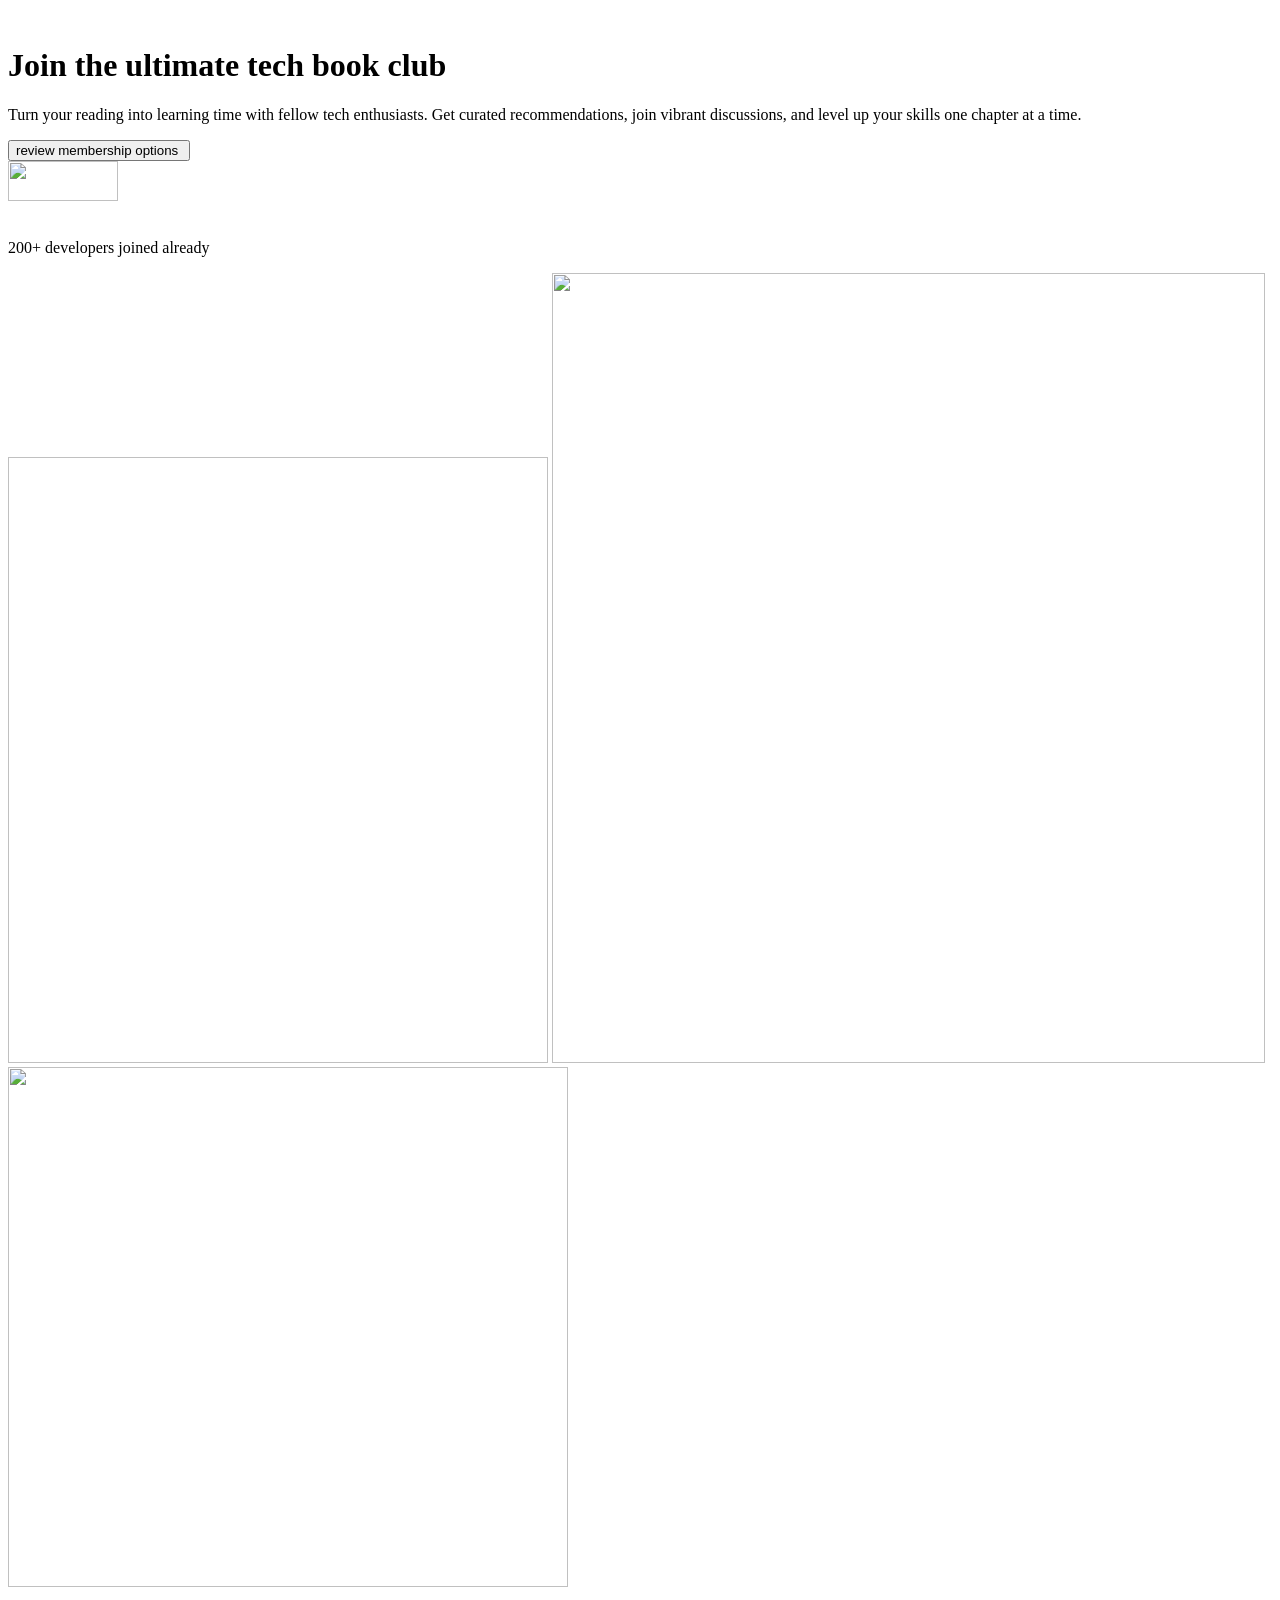
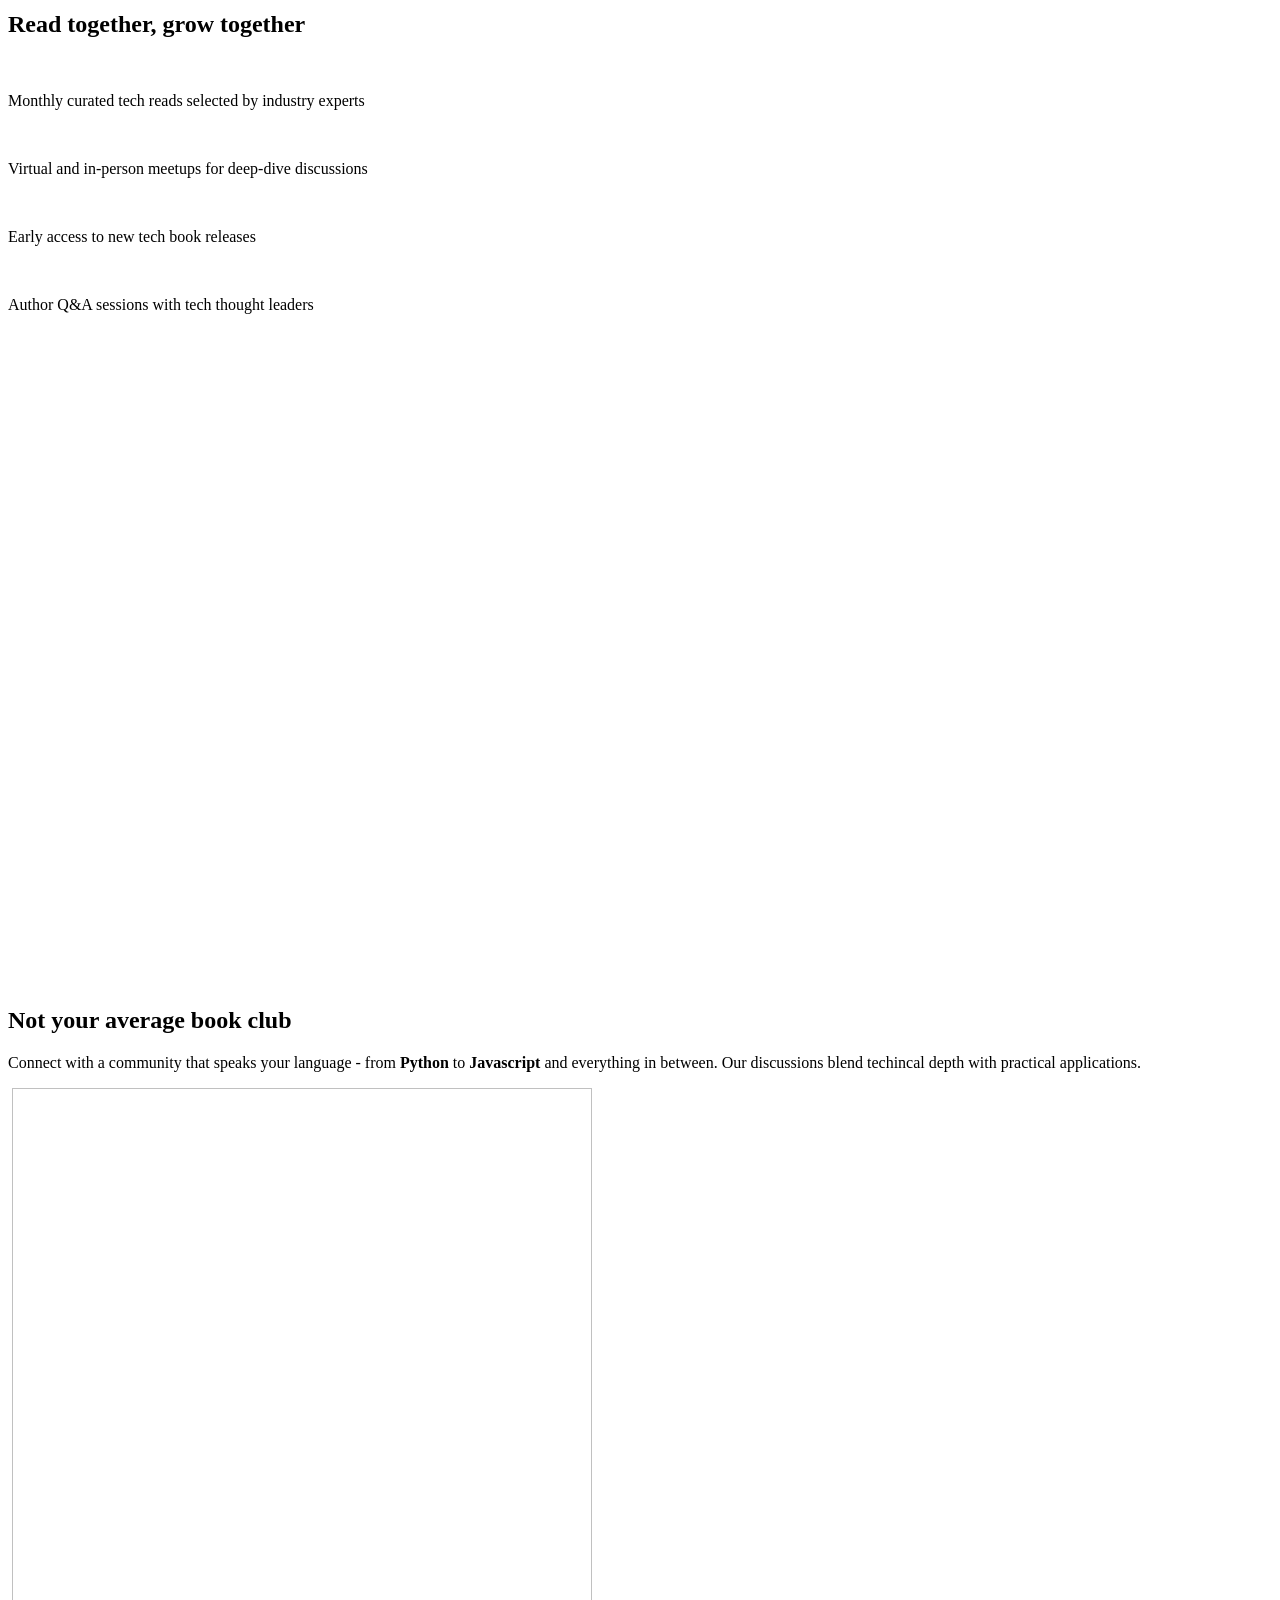
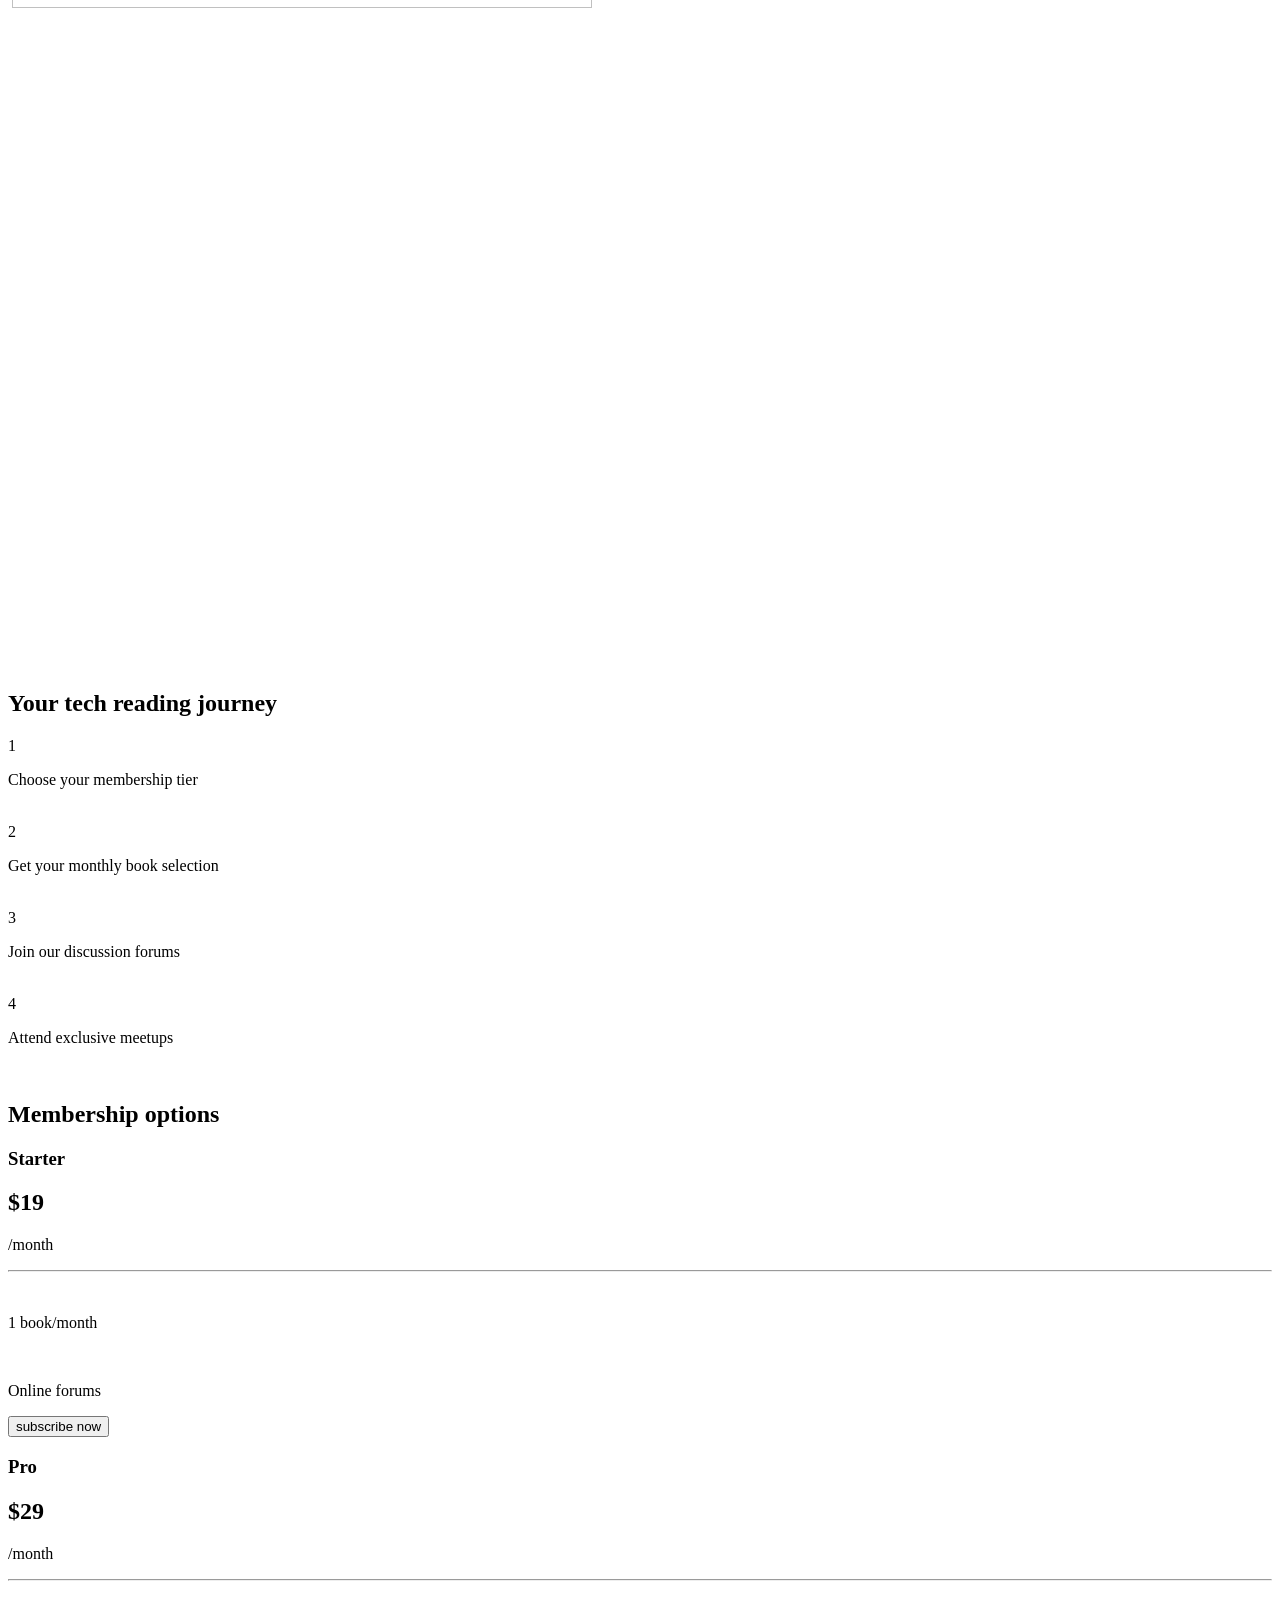
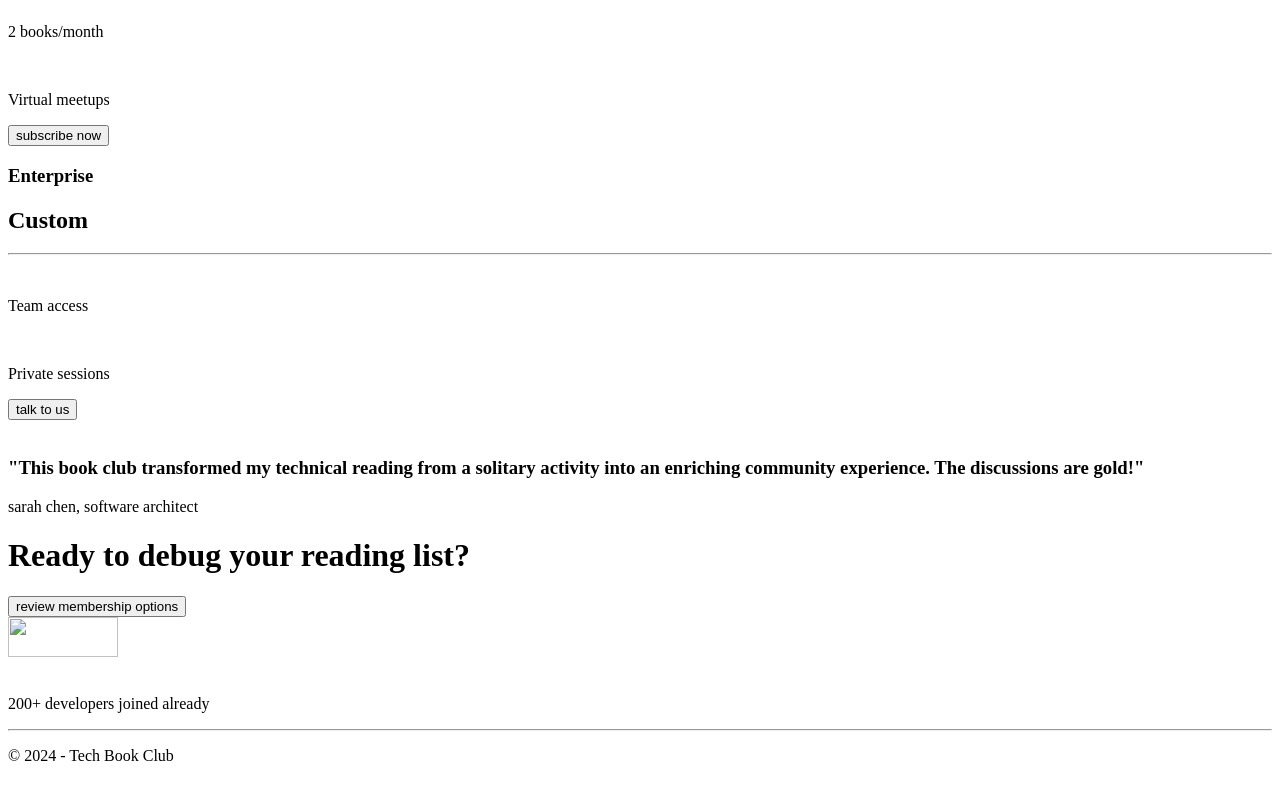
==== commit c03b63dd: "Made some changes" ====
--- a/Code/index.html
+++ b/Code/index.html
@@ -3,22 +3,16 @@
 <head>
     <meta charset="UTF-8">
     <meta name="viewport" content="width=device-width, initial-scale=1.0">
-<<<<<<< HEAD:Code/index.html
-    <link rel="shorcut icon" type="x-icon"  href="/assets/icon-check.svg">
+    <link rel="shorcut icon" type="x-icon"  href="src/assets/icon-check.svg">
     <link rel="preconnect" href="https://fonts.googleapis.com">
 <link rel="preconnect" href="https://fonts.gstatic.com" crossorigin>
 <link href="https://fonts.googleapis.com/css2?family=Martian+Mono:wght@100..800&display=swap" rel="stylesheet">
 <link rel="preconnect" href="https://fonts.googleapis.com">
 <link rel="preconnect" href="https://fonts.gstatic.com" crossorigin>
 <link href="https://fonts.googleapis.com/css2?family=Inter:ital,opsz,wght@0,14..32,100..900;1,14..32,100..900&display=swap" rel="stylesheet">
-    <link rel="stylesheet" href="/Code/book.css">
+    <link rel="stylesheet" href="/code/book.css">
     <title>Tech Book Club</title> 
 
-=======
-    <link  rel="icon" href="/Assets/icon-check.svg">
-    <link rel="stylesheet" href="/Code/book.css ">
-    <title>Tech Book Club</title>
->>>>>>> aed15c4819d1f7a958fe105c2b310aec2f136b44:Code/tech.html
 </head>
 <body>
     <header class="tech-grid header">
@@ -29,7 +23,6 @@
         <div class="header-text info">
             <h1 class="heading-gradient">Join the ultimate tech book club</h1>
                 <p>Turn your reading into learning time with fellow tech enthusiasts. Get curated recommendations, join vibrant discussions, and level up your skills one chapter at a time.</p>
-<<<<<<< HEAD:Code/index.html
                 <button class="button">review membership options <img src="/assets/icon-arrow-down.svg" alt=""></button>
                 <div class="developers">
                     <img src="/assets/image-avatars.webp" alt="" width="110" height="40" class="avatars">
@@ -40,21 +33,6 @@
                         <img src="/assets/icon-star.svg" alt="">
                         <img src="/assets/icon-star.svg" alt="">
                         <p class="three-men">200+ developers joined already</p>
-=======
-                    <button class="button tech-button">review membership options <img src="/Assets/icon-arrow-down.svg" alt="" class="arrow-down"></button>
-                    <div class="developers">
-                    <img src="/Assets/image-avatars.webp" alt="" width="110" height="40" class="avatars">
-
-                    <div class="stars">
-                            <img src="/Assets/icon-star.svg" alt="">
-                            <img src="/Assets/icon-star.svg" alt="">
-                            <img src="/Assets/icon-star.svg" alt="">
-                            <img src="/Assets/icon-star.svg" alt="">
-                            <img src="/Assets/icon-star.svg" alt="">
-                            
-                            <p class="devs-joined">200+ developers joined already</p>
-                        </div>
->>>>>>> aed15c4819d1f7a958fe105c2b310aec2f136b44:Code/tech.html
                     </div>
                 </div>
             </div>
@@ -63,124 +41,76 @@
                  <source media="(width > 69em)" srcset="/assets/image-hero-desktop.webp" width="540" height="606" class="image-desktop"> 
                 
                 <img src="" alt="" class="desktop-image" width="" height="">
-            </picture>    
-            
+            </picture>     
+
                         <!-- (2)  -->
-<<<<<<< HEAD:Code/index.html
             <picture class="picture">
                 <source media="(width >= 48em)" srcset="/assets/image-hero-tablet.webp" class="tablet" width="713" height="790" class="tablet-image">
-=======
-            <picture class="picture tech-grid">
-                <source media="(width >= 48em)" srcset="/Assets/image-hero-tablet.webp" class="tablet" width="735" height="790" class="tablet-image">
->>>>>>> aed15c4819d1f7a958fe105c2b310aec2f136b44:Code/tech.html
                 
-                <img src="/assets/image-hero-tablet.webp" alt="" width="" height="384.92" class="mobile-images">
+                <img src="/assets/image-hero-tablet.webp" alt="" width="343" height="384.92" class="mobile-images">
             </picture>
     </header>
     <section class="tech-grid read-together">
             <picture class="desktop-read">
                 <source media="(width > 69em)" 
-<<<<<<< HEAD:Code/index.html
                 srcset="/assets/image-read-together-desktop.webp" width="" height="">
                     
                 <img src="/assets/image-read-together-desktop.webp" alt="" width="560" height="520" class="desktop-read">
-=======
-                srcset="/Assets/image-read-together-desktop.webp" width="" height=""> 
-    
-                <img src="" alt="" width="560" height="520" class="desktop-read">
->>>>>>> aed15c4819d1f7a958fe105c2b310aec2f136b44:Code/tech.html
             </picture> 
             
         <div class="grow-together">
-            <h2 class="read-header">
-                Read together, Grow together</h2>
+            <h2 class="read-header">Read together, grow together</h2>
             <!-- (1) -->
             <div class="icon-check">
-<<<<<<< HEAD:Code/index.html
                 <img src="/assets/icon-check.svg" alt="">
-=======
-                <img src="/Assets/icon-check.svg" alt="">
->>>>>>> aed15c4819d1f7a958fe105c2b310aec2f136b44:Code/tech.html
                 <p>Monthly curated tech reads selected by industry experts</p>
             </div>
             <!-- (2) -->
              <div class="icon-check">
-<<<<<<< HEAD:Code/index.html
                  <img src="/assets/icon-check.svg" alt="">
-=======
-                 <img src="/Assets/icon-check.svg" alt="">
->>>>>>> aed15c4819d1f7a958fe105c2b310aec2f136b44:Code/tech.html
                  <p>Virtual and in-person meetups for deep-dive discussions</p>
              </div>
              <!-- (3) -->
               <div class="icon-check">
-<<<<<<< HEAD:Code/index.html
                   <img src="/assets/icon-check.svg" alt="">
                   <p>Early access to new tech book releases</p>
               </div>
               <div class="icon-check">
                   <img src="/assets/icon-check.svg" alt="">
-=======
-                  <img src="/Assets/icon-check.svg" alt="">
-                  <p>Early access to new tech book releases</p>
-              </div>
-              <div class="icon-check">
-                  <img src="/Assets/icon-check.svg" alt="">
->>>>>>> aed15c4819d1f7a958fe105c2b310aec2f136b44:Code/tech.html
                   <p>Author Q&A sessions with tech thought leaders</p> 
                 </div>
             </div>
 
             <picture class="read">
-<<<<<<< HEAD:Code/index.html
                 <source media="(width >= 48em)" srcset="/assets/image-read-together-tablet.webp" width="713" height="653.71">
 
                 <img src="/assets/image-read-together-mobile.webp" alt="" width="343" height="318.5" class="readers">
-=======
-                <source media="(width >= 48em)" srcset="/Assets/image-read-together-tablet.webp" width="735" height="653.71">
-
-                <img src="/Assets/image-read-together-mobile.webp" alt="" width="" height="318.5" class="readers">
->>>>>>> aed15c4819d1f7a958fe105c2b310aec2f136b44:Code/tech.html
             </picture>
         </section>
         
         <section class="tech-grid book-club">
             <div class="average">
                    <h2>Not your average book
-<<<<<<< HEAD:Code/index.html
                     <span class="club"> club</span></h2>
-=======
-                    <span class="circle"> club</span></h2>
->>>>>>> aed15c4819d1f7a958fe105c2b310aec2f136b44:Code/tech.html
                                             
             <p>Connect with a community that speaks your language - from <strong>Python</strong> to <strong>Javascript</strong> and everything in between. Our discussions blend techincal depth with practical applications.</p>
         </div>
 
                 <!-- Desktop Image -->
-<<<<<<< HEAD:Code/index.html
                  <picture class="tech-logos">
                     <source media="(width > 69em)" srcset="/assets/logos-tech.svg">
-=======
-                 <picture class="desktop-logo">
-                    <source media="(width > 69em)" srcset="/Assets/logos-tech.svg">
->>>>>>> aed15c4819d1f7a958fe105c2b310aec2f136b44:Code/tech.html
 
                     <img src="" alt="">
                  </picture>
 
                 <picture class="not-average">
-<<<<<<< HEAD:Code/index.html
                     <source media="(width > 69em)" srcset="/assets/image-not-average-desktop.webp">
-=======
-                    <source media="(width > 69em)" srcset="/Assets/image-not-average-desktop.webp">
->>>>>>> aed15c4819d1f7a958fe105c2b310aec2f136b44:Code/tech.html
         
                     <img src="" alt="" width="580" height="520" class="not-average">
                 </picture>
  
         <picture class="read">
-<<<<<<< HEAD:Code/index.html
-            <source media="(width >= 48em)" srcset="/assets/image-not-average-tablet.webp" width="713" height="653.71">
+            <source media="(width >= 48em)" srcset="src/assets/image-not-average-tablet.webp" width="713" height="653.71">
 
             <img src="/assets/image-not-average-mobile.webp" alt="" width="343" height="318.5" class="readers">
         </picture>
@@ -188,22 +118,13 @@
         <picture class="logos">
             <source media="(width > 47em)" srcset="/assets/logos-tech.svg">
             
-=======
-            <source media="(width >= 48em)" srcset="/Assets/image-not-average-tablet.webp" width="735" height="653.71">
-
-            <img src="/Assets/image-not-average-mobile.webp" alt="" width="343" height="318.5" class="readers">
-        </picture>
-
-        <picture class="tablet-logo">
-            <source media="(width > 47em)" srcset="/Assets/logos-tech.svg">
-        
->>>>>>> aed15c4819d1f7a958fe105c2b310aec2f136b44:Code/tech.html
             <img src="" alt="" >
         </picture> 
     </section>
 
     <section class="tech-grid tech-reading">        
-        <div class="journey">
+
+        <div class="journey glowing">
             <h2>Your tech reading journey</h2>
             <!-- (1) -->
             <div class="tech-container">
@@ -212,11 +133,7 @@
                     <p>Choose your membership tier</p>
                 </div>
                     <div class="arrows">
-<<<<<<< HEAD:Code/index.html
                         <img src="/assets/pattern-arrow.svg" alt="">
-=======
-                        <img src="/Assets/pattern-arrow.svg" alt="">
->>>>>>> aed15c4819d1f7a958fe105c2b310aec2f136b44:Code/tech.html
                     </div>
 
                 <!-- (2) -->
@@ -225,11 +142,7 @@
                         <p>Get your monthly book selection</p>
                     </div>
                         <div class="arrows">
-<<<<<<< HEAD:Code/index.html
                             <img src="/assets/pattern-arrow.svg" alt="">
-=======
-                            <img src="/Assets/pattern-arrow.svg" alt="">
->>>>>>> aed15c4819d1f7a958fe105c2b310aec2f136b44:Code/tech.html
                         </div>
 
                     <!-- (3) -->
@@ -238,11 +151,7 @@
                         <p>Join our discussion forums</p>
                     </div>
                     <div class="arrows">
-<<<<<<< HEAD:Code/index.html
                         <img src="/assets/pattern-arrow.svg" alt="">
-=======
-                        <img src="/Assets/pattern-arrow.svg" alt="">
->>>>>>> aed15c4819d1f7a958fe105c2b310aec2f136b44:Code/tech.html
                     </div>
 
                     <!-- (4) -->
@@ -251,11 +160,7 @@
                         <p>Attend exclusive meetups</p>
                     </div>
                         <div class="arrows">
-<<<<<<< HEAD:Code/index.html
                             <img src="/assets/pattern-arrow.svg" alt="">
-=======
-                            <img src="/Assets/pattern-arrow.svg" alt="">
->>>>>>> aed15c4819d1f7a958fe105c2b310aec2f136b44:Code/tech.html
                     </div>
                     </div>
                 </section>
@@ -277,21 +182,13 @@
                             <hr class="line">
                             <!-- (1) -->
                             <div class="icon-check">
-<<<<<<< HEAD:Code/index.html
                                 <img src="/assets/icon-check.svg" alt="">
-=======
-                                <img src="/Assets/icon-check.svg" alt="">
->>>>>>> aed15c4819d1f7a958fe105c2b310aec2f136b44:Code/tech.html
                                 <p>1 book/month</p>
                             </div>
                             
                             <!-- (2) -->
                             <div class="icon-check">
-<<<<<<< HEAD:Code/index.html
                                 <img src="/assets/icon-check.svg" alt="">
-=======
-                                <img src="/Assets/icon-check.svg" alt="">
->>>>>>> aed15c4819d1f7a958fe105c2b310aec2f136b44:Code/tech.html
                             <p>Online forums</p>
                           </div>
                           <button class="subscribe starter-button">subscribe now</button>
@@ -307,21 +204,13 @@
                         <hr class="line">
                         <!-- (1) -->
                         <div class="icon-check">
-<<<<<<< HEAD:Code/index.html
                             <img src="/assets/icon-check.svg" alt="">
-=======
-                            <img src="/Assets/icon-check.svg" alt="">
->>>>>>> aed15c4819d1f7a958fe105c2b310aec2f136b44:Code/tech.html
                             <p>2 books/month</p>
                         </div>
                         
                         <!-- (2) -->
                         <div class="icon-check">
-<<<<<<< HEAD:Code/index.html
                             <img src="/assets/icon-check.svg" alt="">
-=======
-                            <img src="/Assets/icon-check.svg" alt="">
->>>>>>> aed15c4819d1f7a958fe105c2b310aec2f136b44:Code/tech.html
                         <p>Virtual meetups</p>
                       </div>
                       <button class="subscribe">subscribe now</button>
@@ -333,21 +222,13 @@
                             <h2 class="custom">Custom</h2>
                             <hr class="line">
                             <div class="icon-check">
-<<<<<<< HEAD:Code/index.html
                                 <img src="/assets/icon-check.svg" alt="">
-=======
-                                <img src="/Assets/icon-check.svg" alt="">
->>>>>>> aed15c4819d1f7a958fe105c2b310aec2f136b44:Code/tech.html
                                 <p>Team access</p>
                             </div>
                             
                         <!-- (2) -->
                         <div class="icon-check">
-<<<<<<< HEAD:Code/index.html
                             <img src="/assets/icon-check.svg" alt="">
-=======
-                            <img src="/Assets/icon-check.svg" alt="">
->>>>>>> aed15c4819d1f7a958fe105c2b310aec2f136b44:Code/tech.html
                             <p>Private sessions</p>
                       </div>
                       <button class="subscribe enterprise-button">talk to us</button>
@@ -358,19 +239,11 @@
                  <!-- Review -->
                   <section class="tech-grid" >
                     <div class="five-stars">
-<<<<<<< HEAD:Code/index.html
-                        <img src="/assets/icon-star.svg" alt="" class="star">
-                        <img src="/assets/icon-star.svg" alt="" class="star">
-                        <img src="/assets/icon-star.svg" alt="" class="star">
-                        <img src="/assets/icon-star.svg" alt="" class="star">
-                        <img src="/assets/icon-star.svg" alt="" class="star">
-=======
-                        <img src="/Assets/icon-star.svg" alt="" class="star">
-                        <img src="/Assets/icon-star.svg" alt="" class="star">
-                        <img src="/Assets/icon-star.svg" alt="" class="star">
-                        <img src="/Assets/icon-star.svg" alt="" class="star">
-                        <img src="/Assets/icon-star.svg" alt="" class="star">
->>>>>>> aed15c4819d1f7a958fe105c2b310aec2f136b44:Code/tech.html
+                        <img src="/assets/icon-star.svg" alt="" class="star">
+                        <img src="/assets/icon-star.svg" alt="" class="star">
+                        <img src="/assets/icon-star.svg" alt="" class="star">
+                        <img src="/assets/icon-star.svg" alt="" class="star">
+                        <img src="/assets/icon-star.svg" alt="" class="star">
                     </div>
                     
                     <div class="review-text">
@@ -382,9 +255,9 @@
                 </section>
 
                     <!-- Footer -->
-                        <div class="contents tech-grid">
+                     <footer class="regrid">
+                        <div class="contents">
                             <h1>Ready to debug your reading list?</h1>
-<<<<<<< HEAD:Code/index.html
                             <button class="button footer-button">review membership options<img src="/assets/icon-arrow-up.svg" alt=""></button>
 
                             <div class="developers">
@@ -395,18 +268,6 @@
                                     <img src="/assets/icon-star.svg" alt="">
                                     <img src="/assets/icon-star.svg" alt="">
                                     <img src="/assets/icon-star.svg" alt="">
-=======
-                            <button class="button footer-button">review membership options<img src="/Assets/icon-arrow-up.svg" alt=""></button>
-
-                            <div class="coders">
-                                <img src="/Assets/image-avatars.webp" alt="" width="110" height="40" class="avatars">
-                                <div class="stars">
-                                    <img src="/Assets/icon-star.svg" alt="" >
-                                    <img src="/Assets/icon-star.svg" alt="">
-                                    <img src="/Assets/icon-star.svg" alt="">
-                                    <img src="/Assets/icon-star.svg" alt="">
-                                    <img src="/Assets/icon-star.svg" alt="">
->>>>>>> aed15c4819d1f7a958fe105c2b310aec2f136b44:Code/tech.html
                                     <p class="tech-gurus">200+ developers joined already</p>
                                 </div>
                             </div>
@@ -415,23 +276,15 @@
                             <div class="footer-base">
                                 <!-- Copyright + Text -->
                                 <div class="copyright">
-                                    <p class="tech">&copy; 2026 - Tech Book Club</p>    
+                                    <p class="tech">&copy; 2024 - Tech Book Club</p>    
                                 </div>
 
-                                <!-- Social Icons -->
+                                <!-- Icons -->
                                 <div class="icons">
-<<<<<<< HEAD:Code/index.html
                                     <img src="/assets/logo-bluesky.svg" alt="" class="bluesky">
                                     <img src="/assets/logo-linkedin.svg" alt="" class="linkedin">
                                 </div>
                             </div>
                      </footer>
-=======
-                                    <img src="/Assets/logo-bluesky.svg" alt="" class="bluesky">
-                                    <img src="/Assets/logo-linkedin.svg" alt="" class="linkedin">
-                                </div>
-                            </div>
-                     <script src="tech.js"></script>
->>>>>>> aed15c4819d1f7a958fe105c2b310aec2f136b44:Code/tech.html
                 </body>
                 </html>
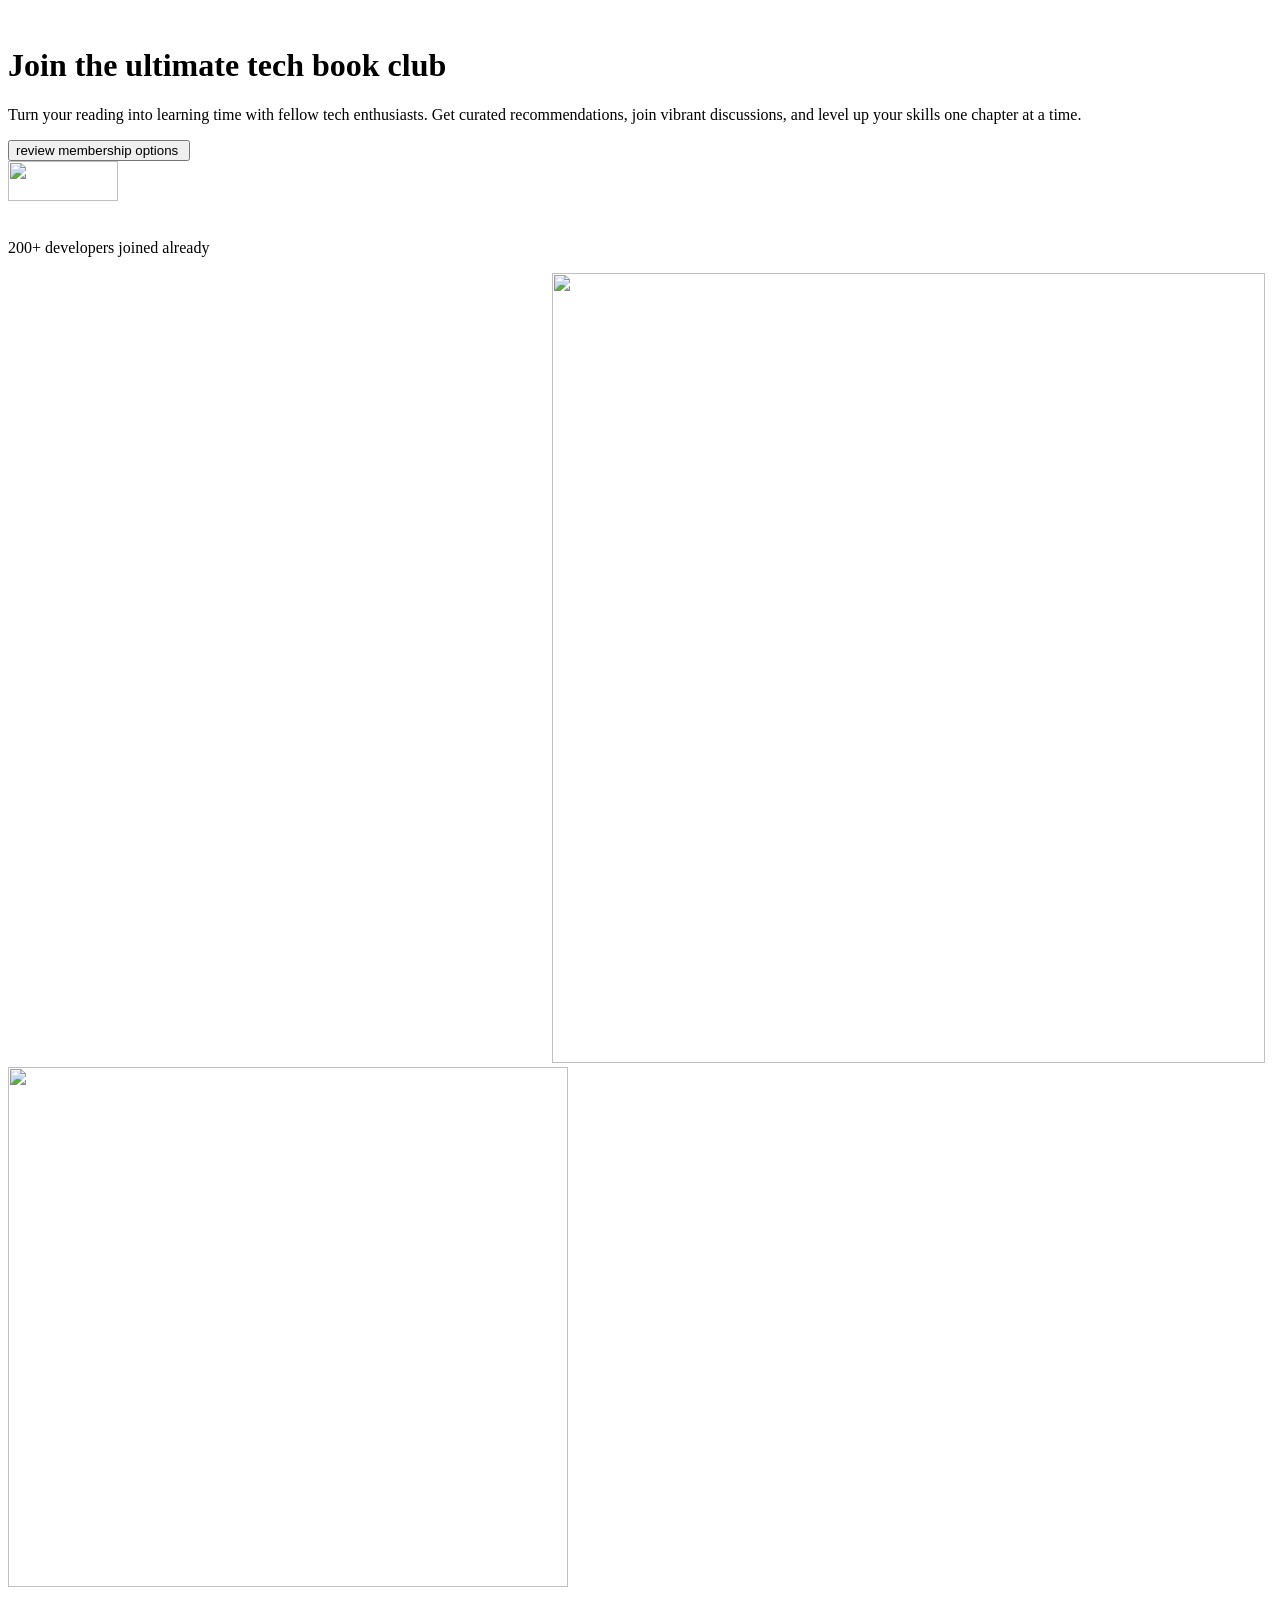
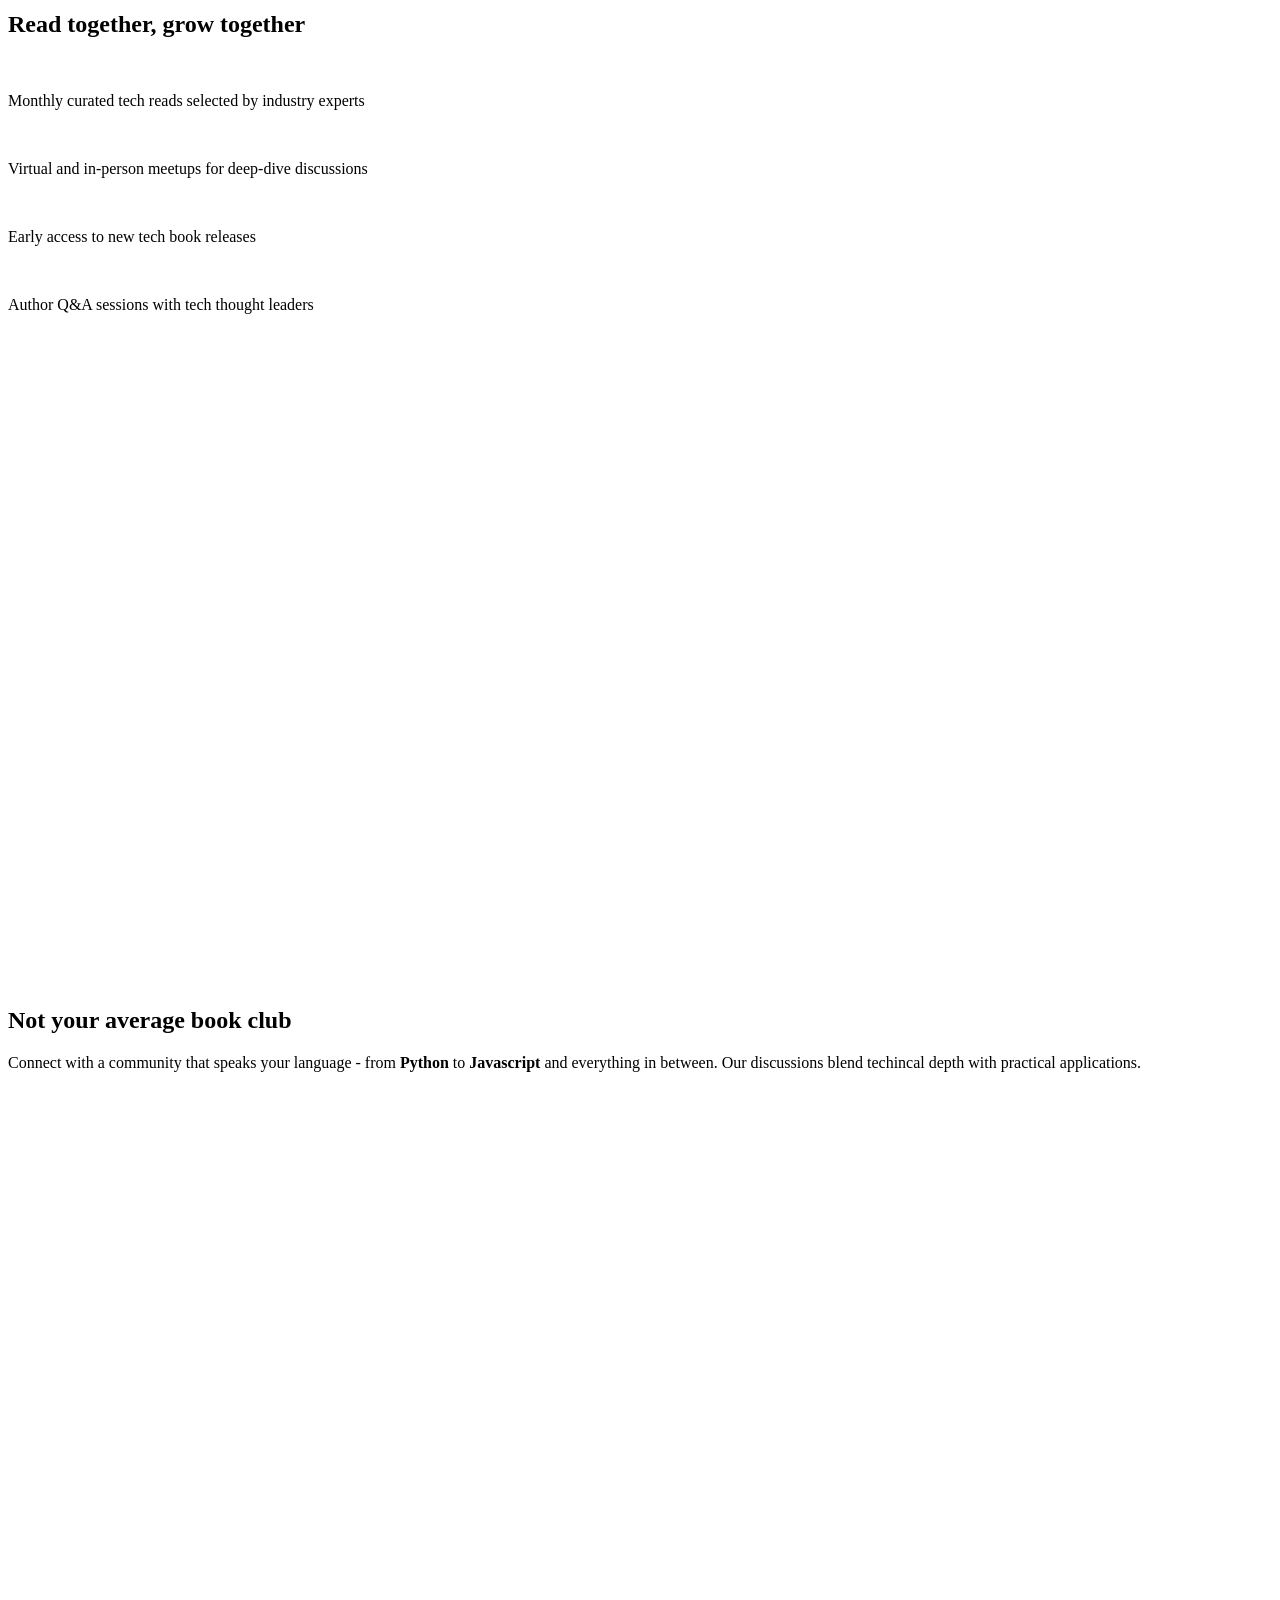
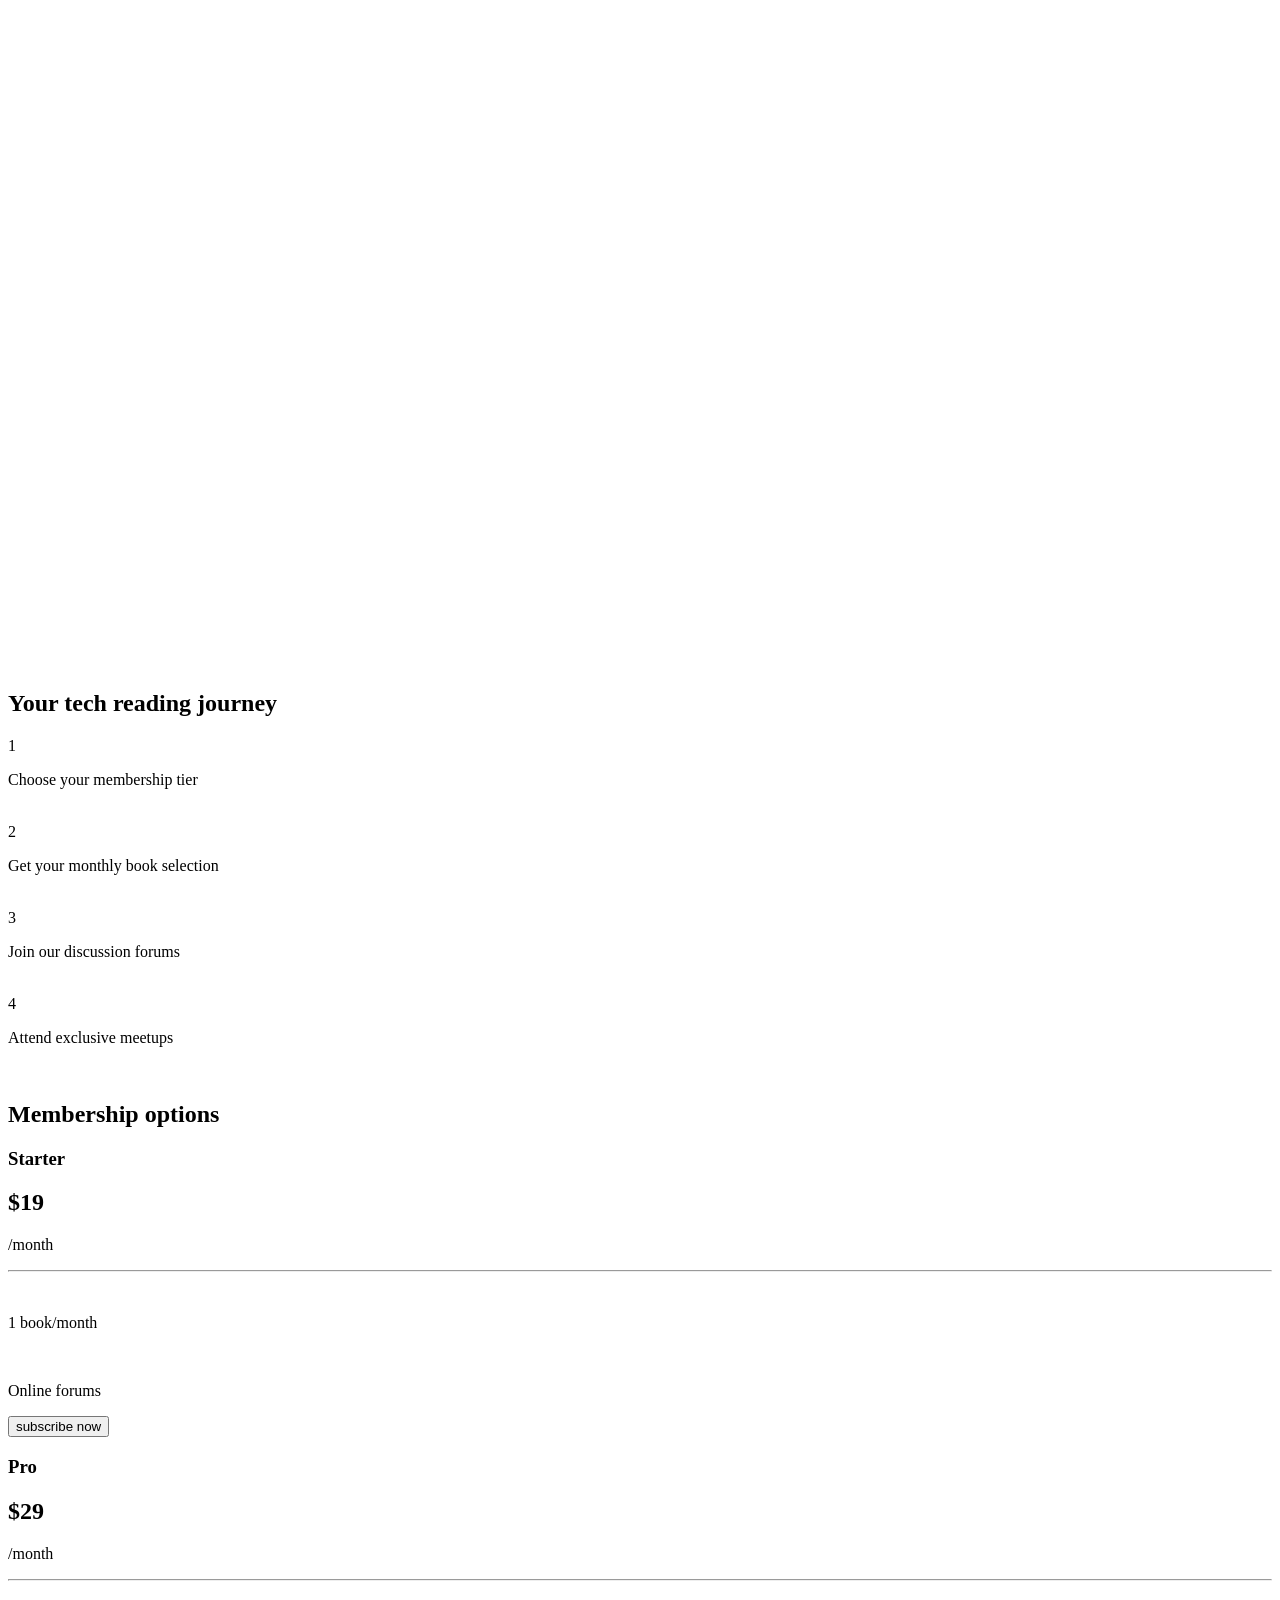
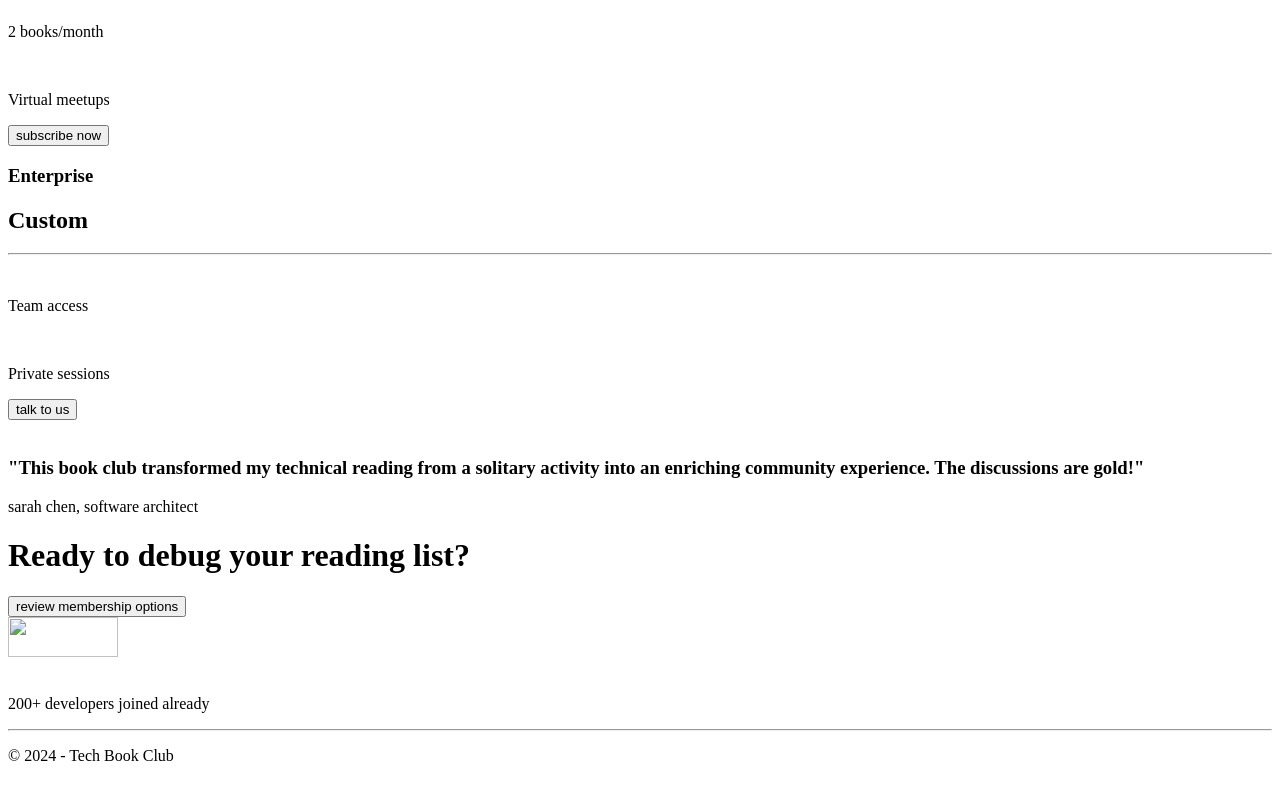
==== commit c1cfab75: "Made some techy changes" ====
--- a/Code/index.html
+++ b/Code/index.html
@@ -3,7 +3,7 @@
 <head>
     <meta charset="UTF-8">
     <meta name="viewport" content="width=device-width, initial-scale=1.0">
-    <link rel="shorcut icon" type="x-icon"  href="src/assets/icon-check.svg">
+    <link rel="shorcut icon" type="x-icon"  href="/assets/icon-check.svg">
     <link rel="preconnect" href="https://fonts.googleapis.com">
 <link rel="preconnect" href="https://fonts.gstatic.com" crossorigin>
 <link href="https://fonts.googleapis.com/css2?family=Martian+Mono:wght@100..800&display=swap" rel="stylesheet">
@@ -110,7 +110,7 @@
                 </picture>
  
         <picture class="read">
-            <source media="(width >= 48em)" srcset="src/assets/image-not-average-tablet.webp" width="713" height="653.71">
+            <source media="(width >= 48em)" srcset="/assets/image-not-average-tablet.webp" width="713" height="653.71">
 
             <img src="/assets/image-not-average-mobile.webp" alt="" width="343" height="318.5" class="readers">
         </picture>
